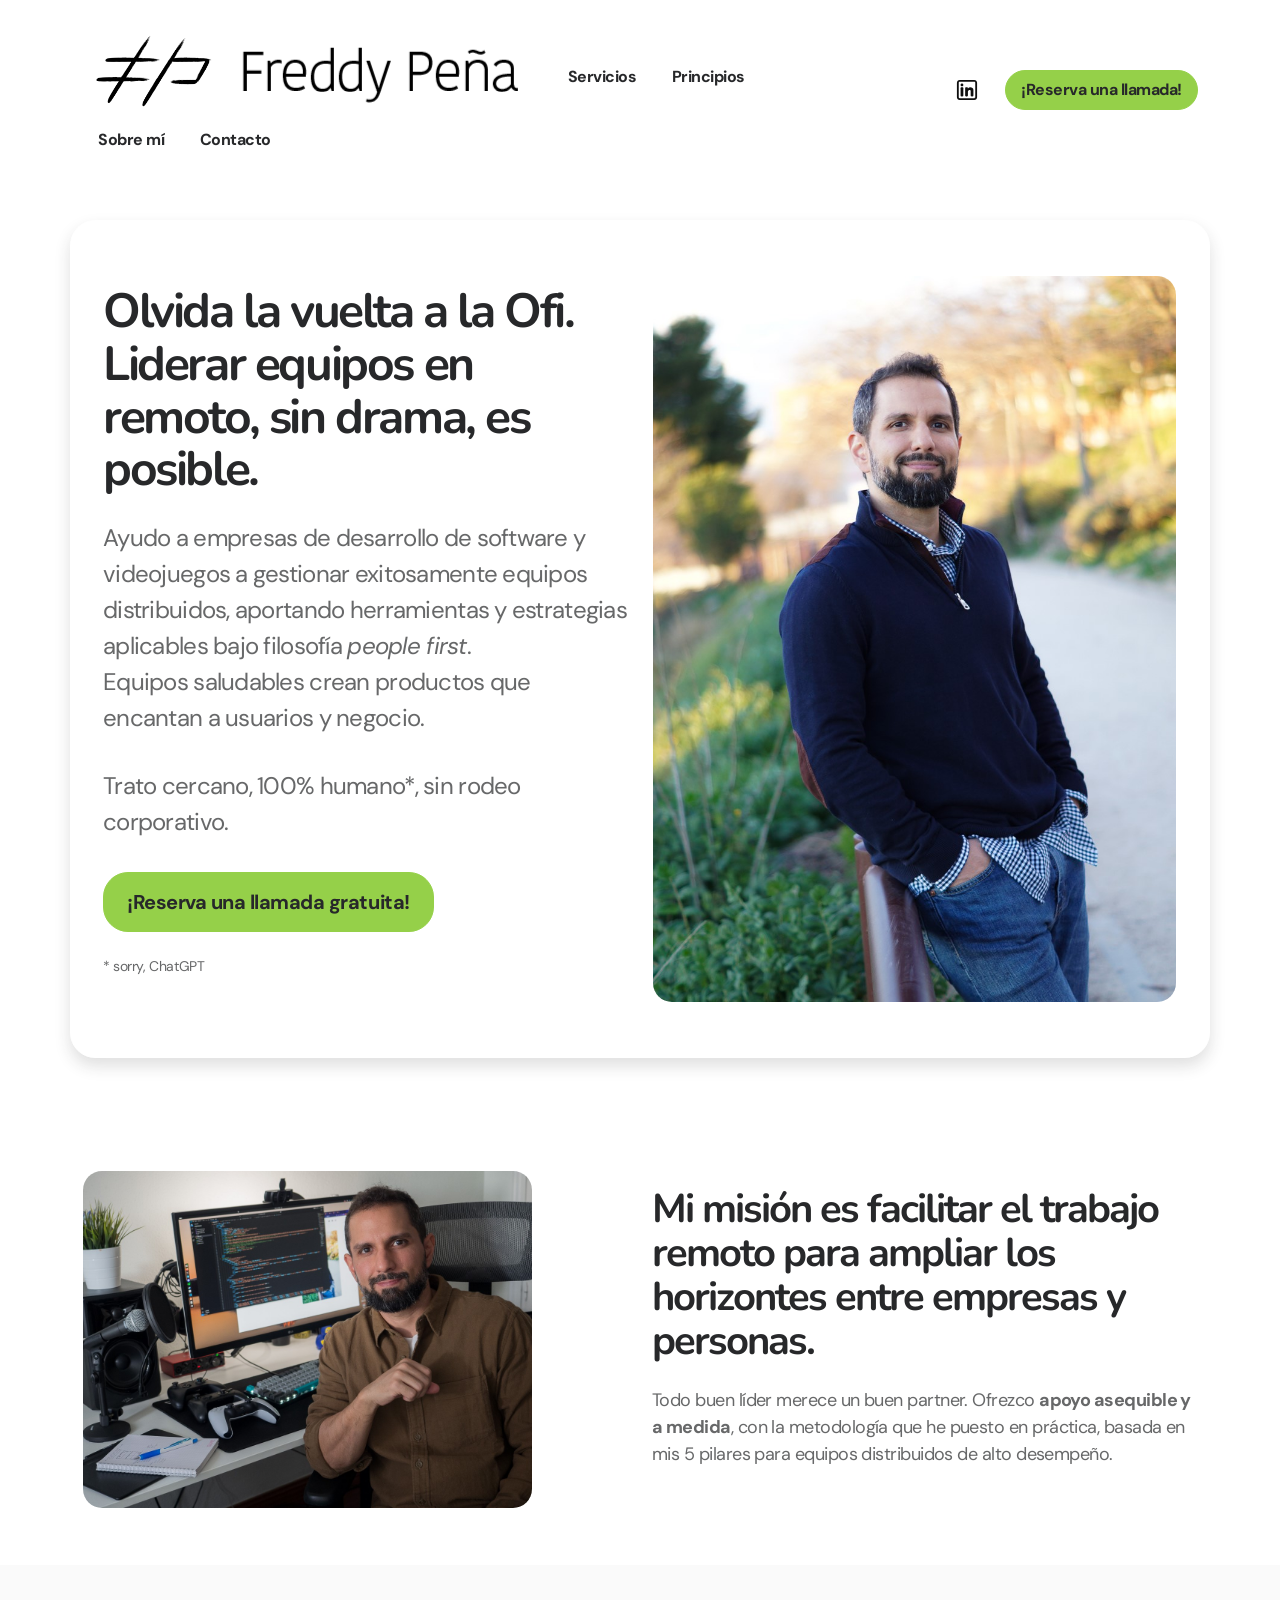
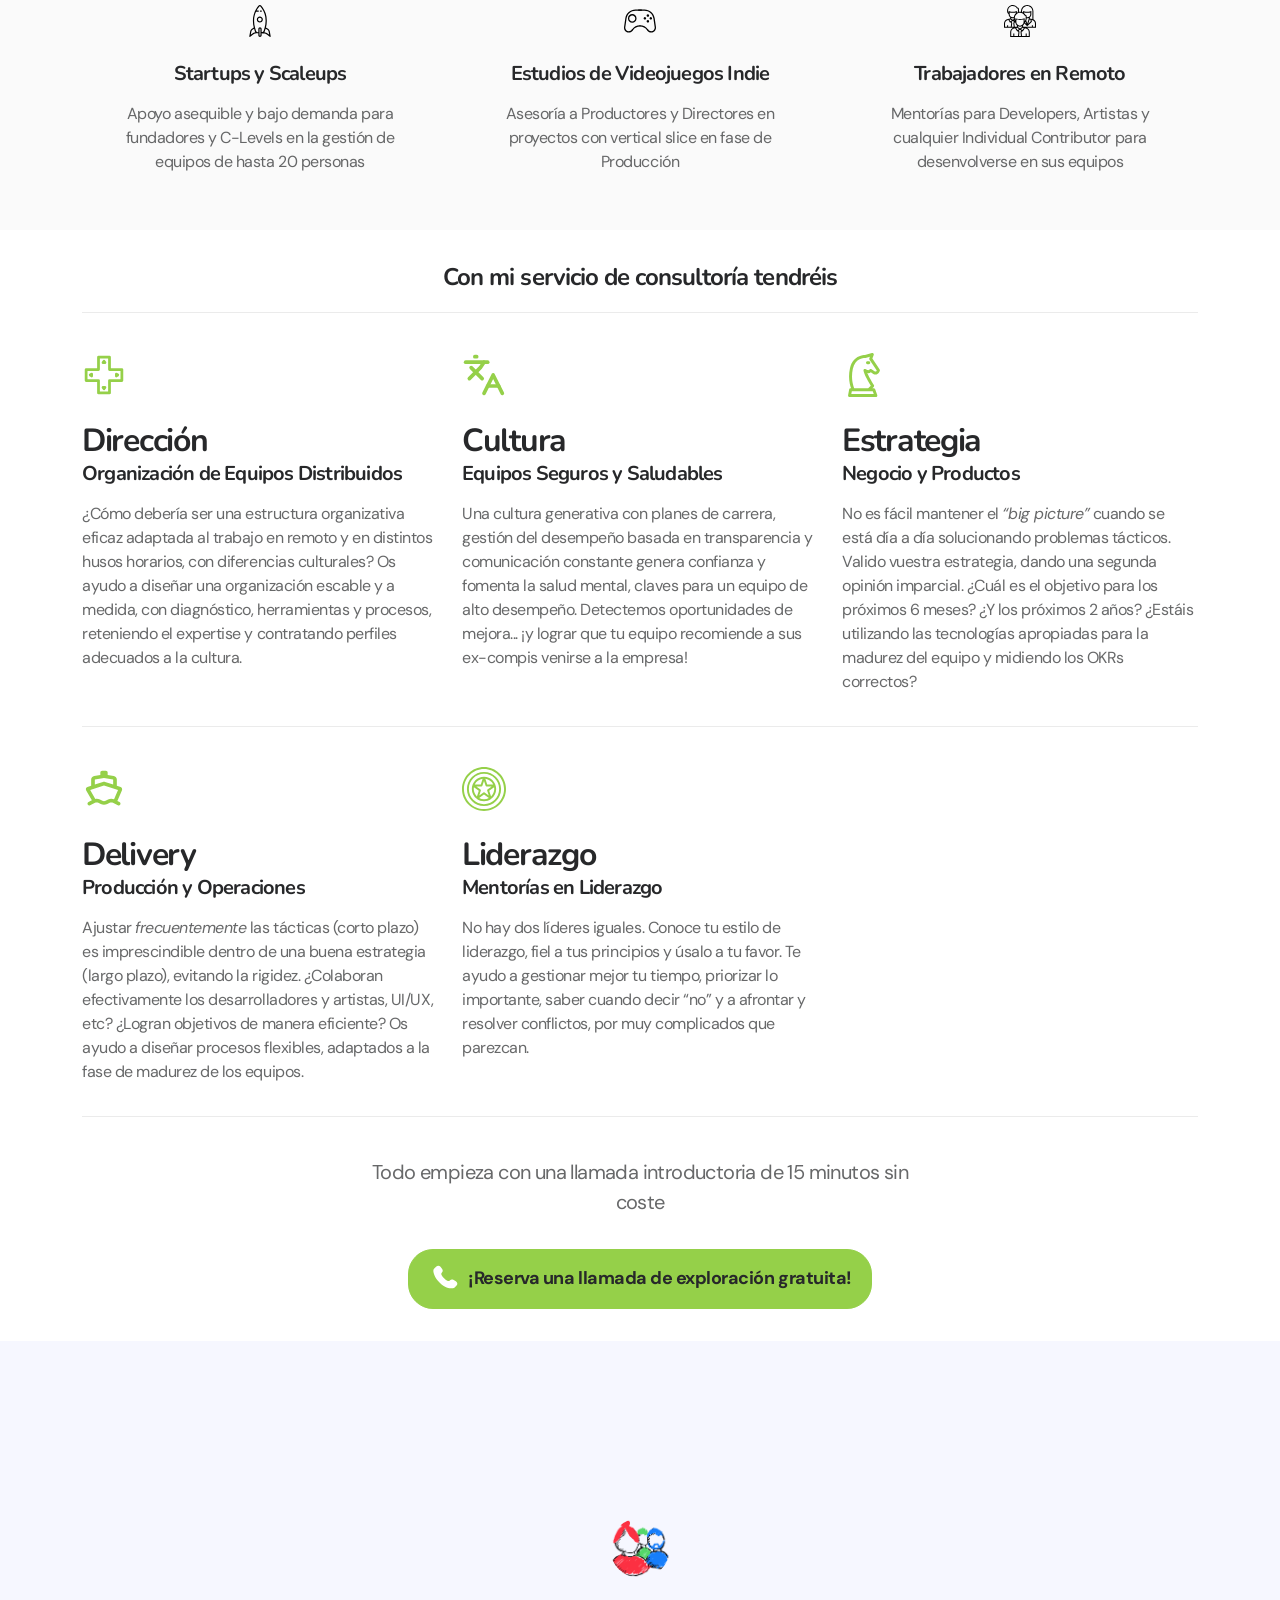
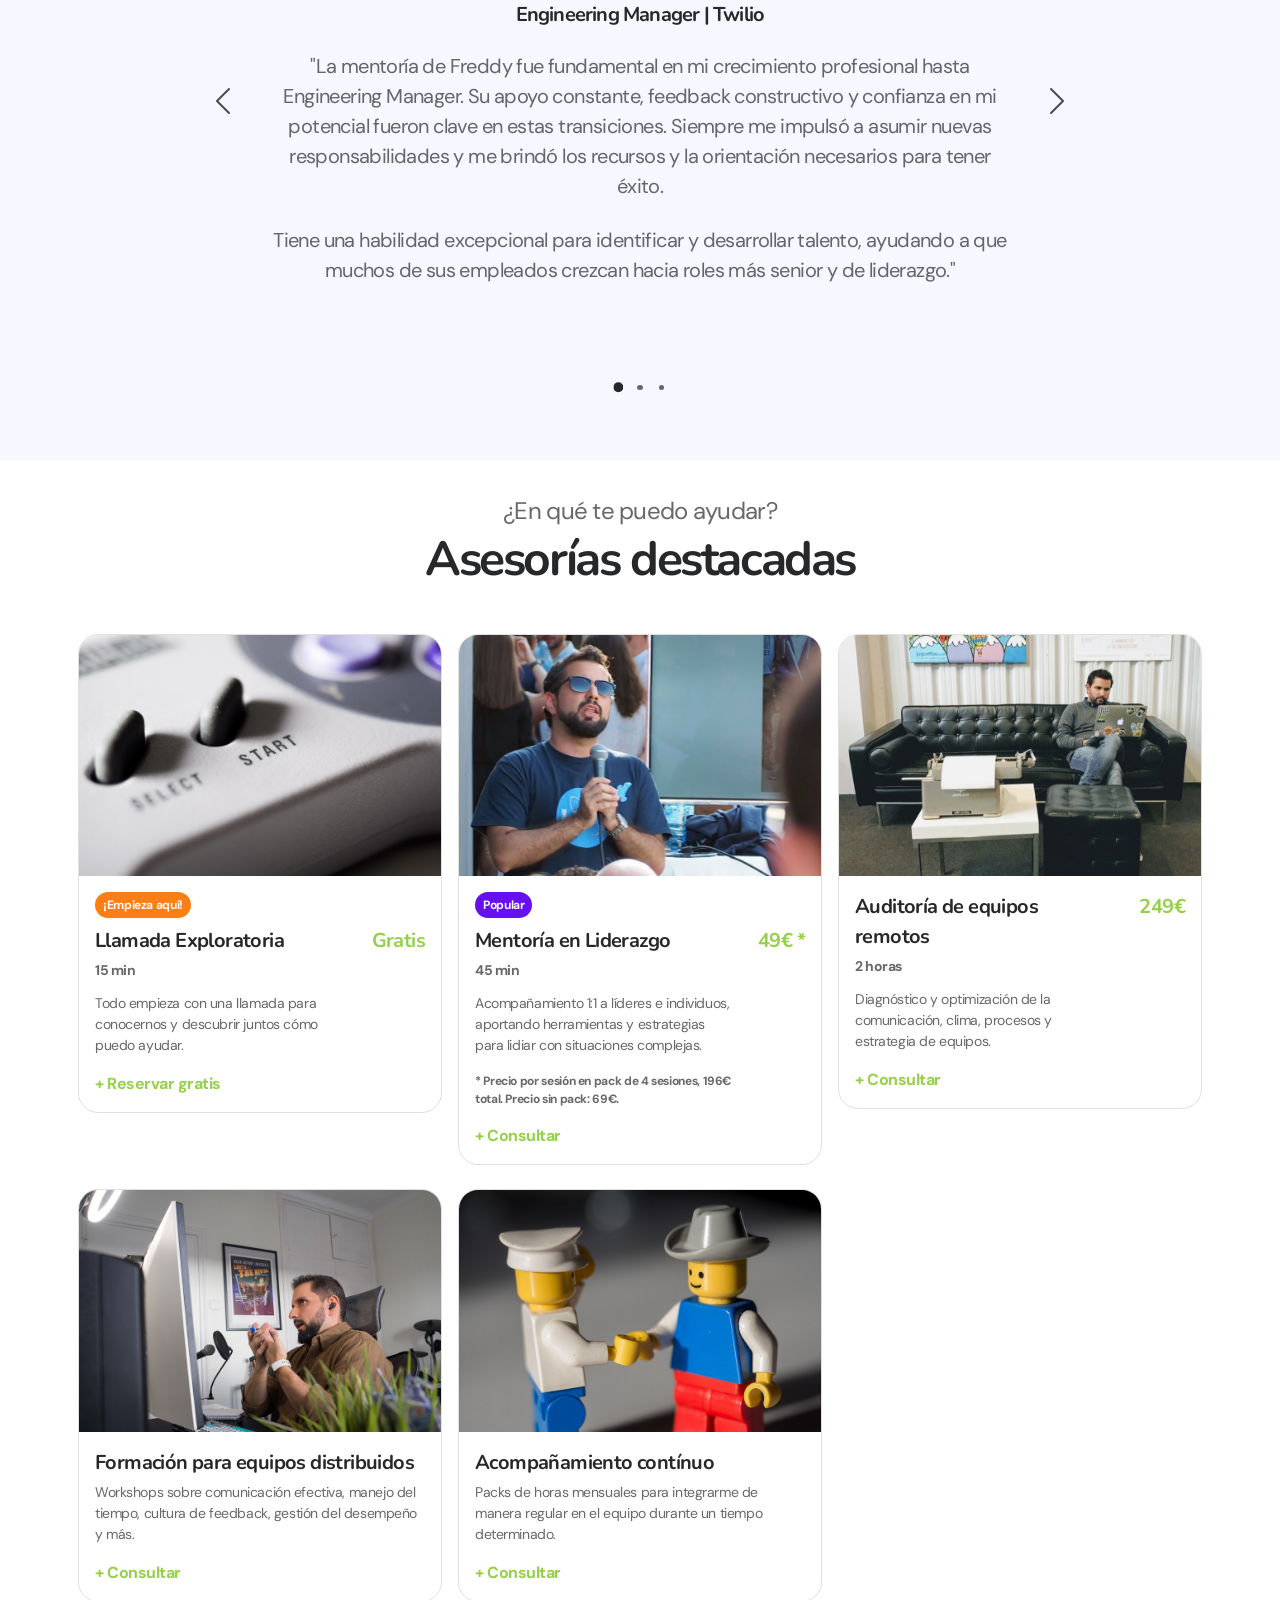
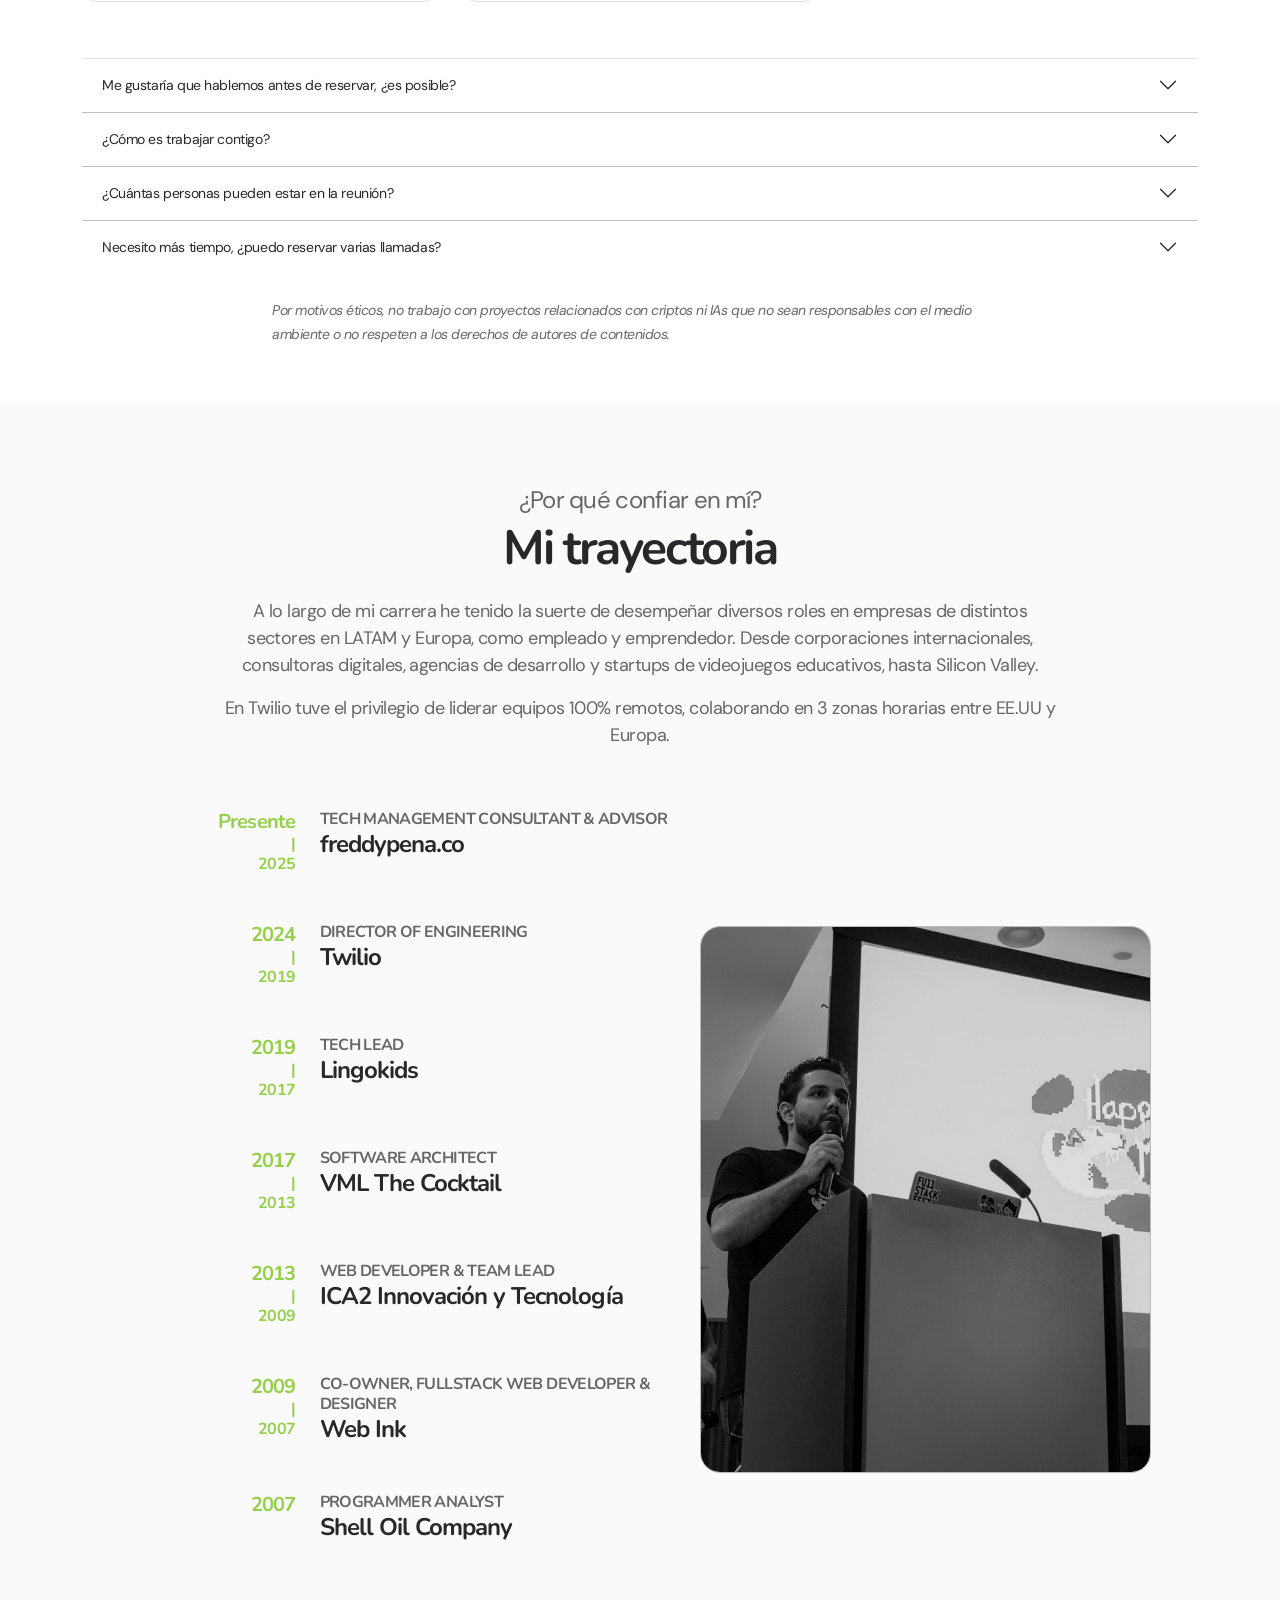
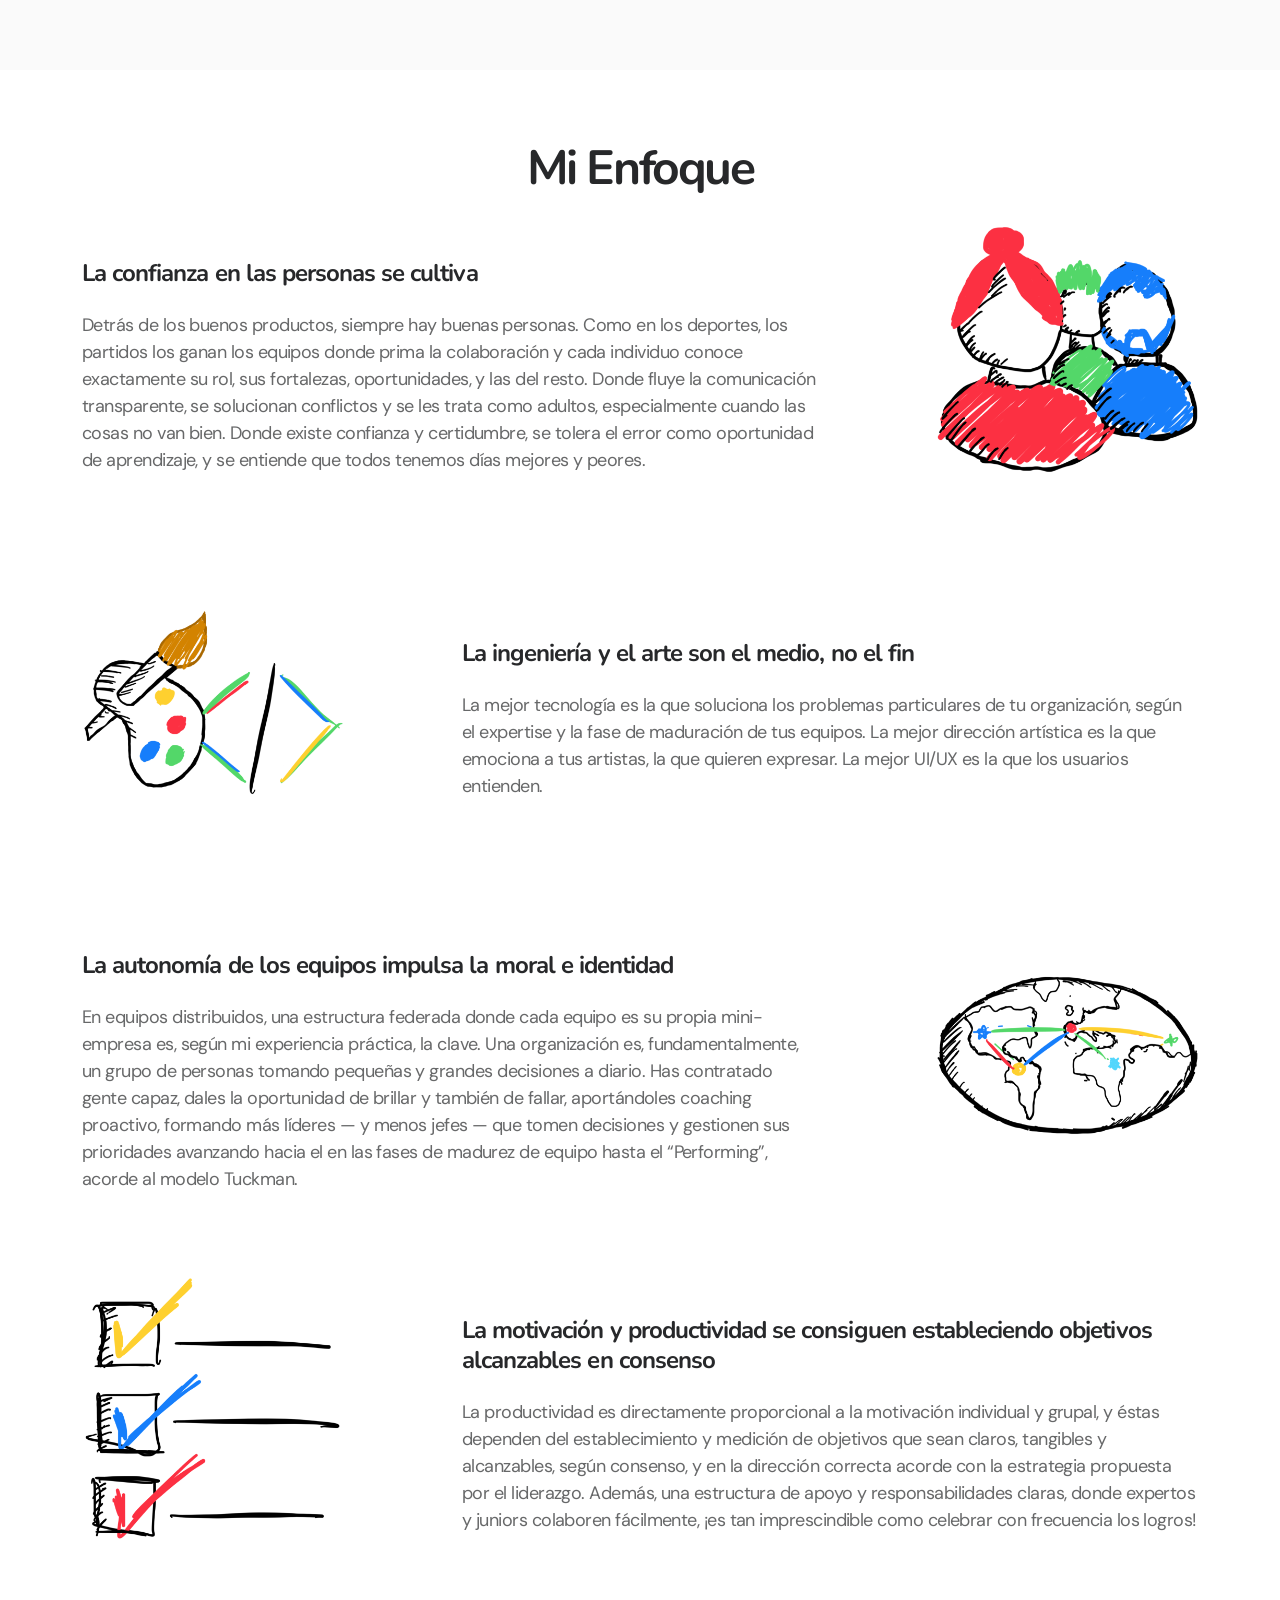
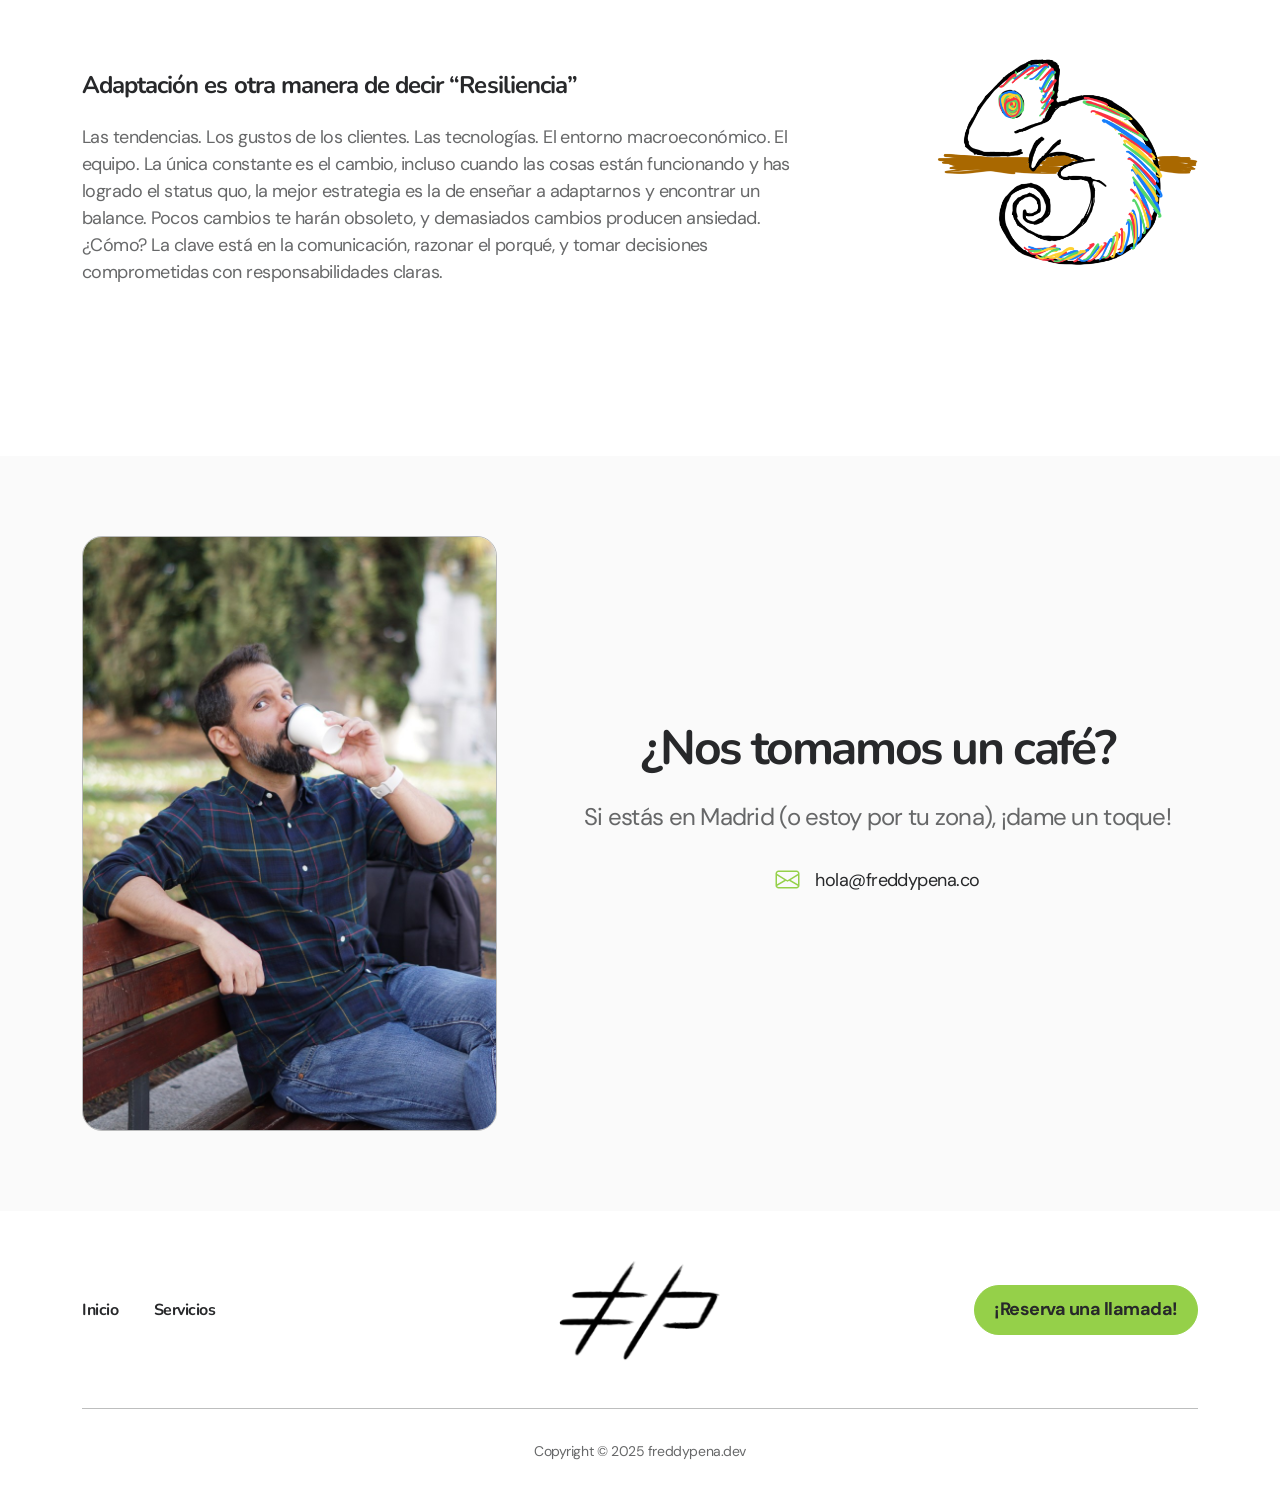
==== index.html @ fc892f03 "first commit" ====
<!DOCTYPE html>
<html lang="en">

<head>
  <meta charset="utf-8">
  <title>Freddy Peña - Tech Management Consultant & Advisor</title>
  <meta name="viewport" content="width=device-width, initial-scale=1">
  <meta name="custom" content="MjkwNTg5" id="snextras">
  <link rel="icon" href="assets/images/favicon-default.png">
  <!-- AOS 3.0.0-beta.6 plugin CSS (Animations) -->
  <link rel="stylesheet" href="https://unpkg.com/aos@next/dist/aos.css" />
  <!-- Google Fonts -->
  <link
    href="https://fonts.googleapis.com/css2?family=Nunito:wght@100;200;300;400;500;600;700;800;900&family=DM+Sans:wght@100;200;300;400;500;600;700;800;900&subset=latin&display=swap"
    rel="stylesheet" id="sf-google-fonts">
  <!-- Startup CSS + Bootstrap CSS (Styles for all blocks)-->
  <link href="assets/css/styles.css" rel="stylesheet" id="sf-custom-css" />
  <!-- Open graph settings (social networks sharing settings) -->
  <meta name='twitter:card' content='summary_large_image'>
  <!-- Open graph settings end -->
</head>

<body>

  <!-- NAV -->
  <nav class="bg-bg-3 sticky-top py-4 py-lg-7">

    <div class="d-block d-lg-none">
      <div class="container">
        <div class="row align-items-center">
          <div class="col-3" data-aos="fade-down" data-aos-delay="0">
            <a class="btn btn-width-equal-height d-lg-none rounded-circle custom-mobile-nav-btn"
              data-bs-toggle="offcanvas" data-bs-target="#custom-id-jbovnrpf"><svg width="20" height="20"
                viewBox="0 0 16 16" fill="none" xmlns="http://www.w3.org/2000/svg" class="fill-light-1">
                <path
                  d="M2.00016 5.33333H14.0002C14.177 5.33333 14.3465 5.2631 14.4716 5.13807C14.5966 5.01305 14.6668 4.84348 14.6668 4.66667C14.6668 4.48986 14.5966 4.32029 14.4716 4.19526C14.3465 4.07024 14.177 4 14.0002 4H2.00016C1.82335 4 1.65378 4.07024 1.52876 4.19526C1.40373 4.32029 1.3335 4.48986 1.3335 4.66667C1.3335 4.84348 1.40373 5.01305 1.52876 5.13807C1.65378 5.2631 1.82335 5.33333 2.00016 5.33333ZM14.0002 10.6667H2.00016C1.82335 10.6667 1.65378 10.7369 1.52876 10.8619C1.40373 10.987 1.3335 11.1565 1.3335 11.3333C1.3335 11.5101 1.40373 11.6797 1.52876 11.8047C1.65378 11.9298 1.82335 12 2.00016 12H14.0002C14.177 12 14.3465 11.9298 14.4716 11.8047C14.5966 11.6797 14.6668 11.5101 14.6668 11.3333C14.6668 11.1565 14.5966 10.987 14.4716 10.8619C14.3465 10.7369 14.177 10.6667 14.0002 10.6667ZM14.0002 7.33333H2.00016C1.82335 7.33333 1.65378 7.40357 1.52876 7.5286C1.40373 7.65362 1.3335 7.82319 1.3335 8C1.3335 8.17681 1.40373 8.34638 1.52876 8.4714C1.65378 8.59643 1.82335 8.66667 2.00016 8.66667H14.0002C14.177 8.66667 14.3465 8.59643 14.4716 8.4714C14.5966 8.34638 14.6668 8.17681 14.6668 8C14.6668 7.82319 14.5966 7.65362 14.4716 7.5286C14.3465 7.40357 14.177 7.33333 14.0002 7.33333Z">
                </path>
              </svg></a>
          </div>
          <div class="col-6 text-center" data-aos="fade-down" data-aos-delay="250">
            <a href="#"><img src="assets/images/logo-full.png" srcset="assets/images/logo-full.png 2x" alt="" class="img-fluid" data-aos="fade-down" data-aos-delay="0"></a>
          </div>
          <div class="col-3" data-aos="fade-down" data-aos-delay="500">
          </div>
        </div>
      </div>
    </div>

    <!-- Hamburger Nav -->
    <div class="offcanvas offcanvas-start bg-bg-3" id="custom-id-jbovnrpf" aria-hidden="true">
      <div class="offcanvas-header">
        <a href="#top"><img src="assets/images/logo.png" srcset="assets/images/logo.png 2x" alt="" class="img-fluid"></a>
        <a class="btn btn-sm btn-width-equal-height btn-bg-3" data-bs-dismiss="offcanvas"><svg width="24" height="24"
            viewBox="0 0 16 16" fill="none" xmlns="http://www.w3.org/2000/svg" class="fill-dark-2">
            <path
              d="M8.9398 8L13.1398 3.80667C13.2653 3.68113 13.3359 3.51087 13.3359 3.33333C13.3359 3.1558 13.2653 2.98554 13.1398 2.86C13.0143 2.73447 12.844 2.66394 12.6665 2.66394C12.4889 2.66394 12.3187 2.73447 12.1931 2.86L7.9998 7.06L3.80646 2.86C3.68093 2.73447 3.51066 2.66394 3.33313 2.66394C3.1556 2.66394 2.98533 2.73447 2.8598 2.86C2.73426 2.98554 2.66374 3.1558 2.66374 3.33333C2.66374 3.51087 2.73426 3.68113 2.8598 3.80667L7.0598 8L2.8598 12.1933C2.79731 12.2553 2.74771 12.329 2.71387 12.4103C2.68002 12.4915 2.6626 12.5787 2.6626 12.6667C2.6626 12.7547 2.68002 12.8418 2.71387 12.9231C2.74771 13.0043 2.79731 13.078 2.8598 13.14C2.92177 13.2025 2.99551 13.2521 3.07675 13.2859C3.15798 13.3198 3.24512 13.3372 3.33313 13.3372C3.42114 13.3372 3.50827 13.3198 3.58951 13.2859C3.67075 13.2521 3.74449 13.2025 3.80646 13.14L7.9998 8.94L12.1931 13.14C12.2551 13.2025 12.3288 13.2521 12.4101 13.2859C12.4913 13.3198 12.5785 13.3372 12.6665 13.3372C12.7545 13.3372 12.8416 13.3198 12.9228 13.2859C13.0041 13.2521 13.0778 13.2025 13.1398 13.14C13.2023 13.078 13.2519 13.0043 13.2857 12.9231C13.3196 12.8418 13.337 12.7547 13.337 12.6667C13.337 12.5787 13.3196 12.4915 13.2857 12.4103C13.2519 12.329 13.2023 12.2553 13.1398 12.1933L8.9398 8Z">
            </path>
          </svg></a>
      </div>
      <div class="offcanvas-body">
        <div>
          <a href="#top" class="fw-bold text-dark-1 py-2 d-inline-block">Inicio</a>
        </div>
        <div>
          <a href="#services" class="fw-bold text-dark-1 py-2 d-inline-block">Servicios</a>
        </div>
        <div>
          <a href="#principles" class="fw-bold text-dark-1 py-2 d-inline-block">Principios</a>
        </div>
        <div>
          <a href="#work" class="fw-bold text-dark-1 py-2 d-inline-block">Sobre mí</a>
        </div>
        <div>
          <a href="#contact" class="fw-bold text-dark-1 py-2 d-inline-block">Contacto</a>
        </div>
        <a href="https://www.linkedin.com/in/freddypena/" class="text-action-1 me-6" target="_blank"><svg width="22px" height="22px"
            viewBox="0 0 24 24" fill="none" xmlns="http://www.w3.org/2000/svg" class="fill-dark-1">
            <g id="SVGRepo_bgCarrier" stroke-width="0"></g>
            <g id="SVGRepo_tracerCarrier" stroke-linecap="round" stroke-linejoin="round"></g>
            <g id="SVGRepo_iconCarrier">
              <path
                d="M6.5 8C7.32843 8 8 7.32843 8 6.5C8 5.67157 7.32843 5 6.5 5C5.67157 5 5 5.67157 5 6.5C5 7.32843 5.67157 8 6.5 8Z"
                fill="#0F0F0F"></path>
              <path
                d="M5 10C5 9.44772 5.44772 9 6 9H7C7.55228 9 8 9.44771 8 10V18C8 18.5523 7.55228 19 7 19H6C5.44772 19 5 18.5523 5 18V10Z"
                fill="#0F0F0F"></path>
              <path
                d="M11 19H12C12.5523 19 13 18.5523 13 18V13.5C13 12 16 11 16 13V18.0004C16 18.5527 16.4477 19 17 19H18C18.5523 19 19 18.5523 19 18V12C19 10 17.5 9 15.5 9C13.5 9 13 10.5 13 10.5V10C13 9.44771 12.5523 9 12 9H11C10.4477 9 10 9.44772 10 10V18C10 18.5523 10.4477 19 11 19Z"
                fill="#0F0F0F"></path>
              <path fill-rule="evenodd" clip-rule="evenodd"
                d="M20 1C21.6569 1 23 2.34315 23 4V20C23 21.6569 21.6569 23 20 23H4C2.34315 23 1 21.6569 1 20V4C1 2.34315 2.34315 1 4 1H20ZM20 3C20.5523 3 21 3.44772 21 4V20C21 20.5523 20.5523 21 20 21H4C3.44772 21 3 20.5523 3 20V4C3 3.44772 3.44772 3 4 3H20Z"
                fill="#0F0F0F"></path>
            </g>
          </svg></a>
      </div>
    </div>

    <!-- Desktop Navbar -->
    <div class="d-none d-lg-block">
      <div class="container">
        <div class="row justify-content-between align-items-center">
          <div class="col-8">
            <a href="#top">
                <img src="assets/images/logo-full.png" srcset="assets/images/logo-full.png 2x" alt="" class="img-fluid me-4" data-aos="fade-down" data-aos-delay="0">
            </a>
            <a href="#services" class="fw-bold mx-4 text-dark-1" data-aos="fade-down" data-aos-delay="250">Servicios</a>
            <a href="#principles" class="fw-bold mx-4 text-dark-1" data-aos="fade-down" data-aos-delay="250">Principios</a>
            <a href="#work" class="fw-bold mx-4 text-dark-1" data-aos="fade-down" data-aos-delay="250">Sobre mí</a>
            <a href="#contact" class="fw-bold mx-4 text-dark-1" data-aos="fade-down" data-aos-delay="250">Contacto</a>
          </div>
          <div class="text-end col-4" data-aos="fade-down" data-aos-delay="600">
            <a href="https://www.linkedin.com/in/freddypena/" class="text-action-1" target="_blank">
              <svg width="22px" height="22px" viewBox="0 0 24 24" fill="none" xmlns="http://www.w3.org/2000/svg"
                class="fill-dark-1">
                <g id="SVGRepo_bgCarrier" stroke-width="0"></g>
                <g id="SVGRepo_tracerCarrier" stroke-linecap="round" stroke-linejoin="round"></g>
                <g id="SVGRepo_iconCarrier">
                  <path
                    d="M6.5 8C7.32843 8 8 7.32843 8 6.5C8 5.67157 7.32843 5 6.5 5C5.67157 5 5 5.67157 5 6.5C5 7.32843 5.67157 8 6.5 8Z"
                    fill="#0F0F0F"></path>
                  <path
                    d="M5 10C5 9.44772 5.44772 9 6 9H7C7.55228 9 8 9.44771 8 10V18C8 18.5523 7.55228 19 7 19H6C5.44772 19 5 18.5523 5 18V10Z"
                    fill="#0F0F0F"></path>
                  <path
                    d="M11 19H12C12.5523 19 13 18.5523 13 18V13.5C13 12 16 11 16 13V18.0004C16 18.5527 16.4477 19 17 19H18C18.5523 19 19 18.5523 19 18V12C19 10 17.5 9 15.5 9C13.5 9 13 10.5 13 10.5V10C13 9.44771 12.5523 9 12 9H11C10.4477 9 10 9.44772 10 10V18C10 18.5523 10.4477 19 11 19Z"
                    fill="#0F0F0F"></path>
                  <path fill-rule="evenodd" clip-rule="evenodd"
                    d="M20 1C21.6569 1 23 2.34315 23 4V20C23 21.6569 21.6569 23 20 23H4C2.34315 23 1 21.6569 1 20V4C1 2.34315 2.34315 1 4 1H20ZM20 3C20.5523 3 21 3.44772 21 4V20C21 20.5523 20.5523 21 20 21H4C3.44772 21 3 20.5523 3 20V4C3 3.44772 3.44772 3 4 3H20Z"
                    fill="#0F0F0F"></path>
                </g>
              </svg></a>
            <a href="#" class="btn btn-action-1 btn-sm rounded-2 ms-6" data-aos="fade-down" data-aos-delay="650">¡Reserva una llamada!</a>
          </div>
        </div>
      </div>
    </div>
  </nav>

  
  <!-- Hero -->
  <header id="top" class="border border-0 py-10 mb-lg-18">
    <div class="container shadow border bg-bg-3 border-light-1 rounded-2 p-8">
      <div class="row align-items-center align-items-md-center flex-md-row flex-column-reverse">
        <div class="col-lg-6 my-8">
          <h1 class="mb-6 display-5" data-aos="fade-down" data-aos-delay="0">Olvida la vuelta a la Ofi. Liderar equipos en remoto, sin drama, es posible.</h1>
          <img
            src="https://designmodo.com/startup/app/smiles.php?icon=smile&amp;search=P2lkPTM1Mzk2JmluRWRpdG9yPTE=&amp;path=L3N0YXJ0dXAvYXBwL3ByZXZpZXcucGhw&amp;e=MjkwNTg5"
            id="js-get-smile" class="visually-hidden" style="opacity: 0.01;">
          <p class="mb-8 fs-1" data-aos="fade-down" data-aos-delay="250">Ayudo a empresas de desarrollo de software y videojuegos a gestionar exitosamente equipos distribuidos, aportando herramientas y estrategias aplicables bajo filosofía <i>people first</i>.<br>Equipos saludables crean productos que encantan a usuarios y negocio.</p>
          <p class="mb-8 fs-1" data-aos="fade-down" data-aos-delay="400">Trato cercano, 100% humano*, sin rodeo corporativo.</p>
          <a href="#" class="btn btn-action-1 mb-6 btn-lg" data-aos="fade-down" data-aos-delay="750">¡Reserva una llamada gratuita!</a>
          <p class="fs-5" data-aos="fade-down" data-aos-delay="1000">* sorry, ChatGPT</p>
        </div>
        <div class="col-lg-6">
          <img src="assets/images/cover.jpg" srcset="assets/images/cover.jpg 2x" alt="" class="w-100 border border-light-1 rounded-1"
            data-aos="fade-up" data-aos-delay="0">
        </div>
      </div>
    </div>
  </header>


  <!-- Fold -->
  <section class="text-center text-lg-start bg-bg-3 mb-8">
    <div class="container">
      <div class="mb-8 row align-items-center justify-content-center justify-content-lg-between flex-lg-row-reverse">
        <div class="col-lg-6 col-xl-6 mb-6">
          <h2 class="display-6 mb-6" data-aos="fade-down" data-aos-delay="0">Mi misión es facilitar el trabajo remoto para ampliar los horizontes entre empresas y personas.</h2>
          <p class="mb-6 fs-4 text-start" data-aos="fade-down" data-aos-delay="0">Todo buen líder merece un buen partner. Ofrezco <b>apoyo asequible y a medida</b>, con la metodología que he puesto en práctica, basada en mis 5 pilares para equipos distribuidos de alto desempeño.</p>
        </div>
        <div class="col-lg-5 mb-6 col-md-10">
          <img src="assets/images/fold.jpg" srcset="assets/images/fold.jpg 2x" alt=""
            class="img-fluid w-100 border rounded-1 border-light-1" data-aos="fade-down" data-aos-delay="0">
        </div>
      </div>
    </div>
  </section>

  <section class="text-center text-lg-start bg-background4 mb-8">
    <div class="container">
      <div class="row justify-content-center text-center">
        <div class="col-sm-8 col-md-4 d-flex">
          <div class="w-100 p-10">
            <svg fill="#000000" height="32px" width="32px" version="1.1" id="Layer_1" xmlns="http://www.w3.org/2000/svg" xmlns:xlink="http://www.w3.org/1999/xlink" viewBox="0 0 425.2 425.2" xml:space="preserve" class="mb-6">
              <g id="SVGRepo_bgCarrier" stroke-width="0">
              </g>
              <g id="SVGRepo_tracerCarrier" stroke-linecap="round" stroke-linejoin="round">
              </g>
              <g id="SVGRepo_iconCarrier">
                <g>
                  <g>
                    <g>
                      <path d="M218.407,88.8h12c4.4,0,8-3.6,8-8c0-4.4-3.6-8-8-8h-12c-4.4,0-8,3.6-8,8C210.407,85.2,214.007,88.8,218.407,88.8z">
                      </path>
                      <path d="M210.407,152.8c-22,0-40,18-40,40s18,40,40,40s40-18,40-40S232.407,152.8,210.407,152.8z M210.407,216.8 c-13.2,0-24-10.8-24-24s10.8-24,24-24s24,10.8,24,24S223.607,216.8,210.407,216.8z">
                      </path>
                      <path d="M354.807,415.6l-12-65.6c-3.2-17.2-13.6-31.2-28.4-39.2l-22.8-12.4c7.2-27.2,11.2-55.6,11.2-84v-10.8 c0-60.8-18.8-118.8-54.4-168.8l-18-24.8c-4.4-6.4-11.6-10-19.6-10c-7.6,0-14.8,3.6-19.6,10l-18,24.8 c-35.2,49.2-54.8,109.2-54.8,169.2v10.8c0,28.8,4,57.6,11.6,85.6l-19.2,10.4c-14.8,8-25.2,22-28.4,39.2l-12,65.2 c-0.4,3.2,0.8,6.8,4,8.4c1.2,0.8,2.8,1.2,4,1.2c2,0,3.6-0.8,5.2-2l33.6-28.8c12.8-11.2,29.6-17.2,46.8-17.2h14.4 c0.4,0,0.8,0,1.2,0c0.8,0,2,0,2.8,0h8v26c0,12,10,22,22,22s22-10,22-22v-26.4h4h0.4c1.2,0.4,2.4,0.8,3.6,0.8h18.8 c17.2,0,34,6,46.8,17.2l33.6,28.8c1.6,1.2,3.2,2,5.2,2c1.2,0,2.8-0.4,4-1.2C353.607,422.4,355.207,419.2,354.807,415.6z M106.807,382l-16.4,14.4l7.6-43.2c2.4-12.4,9.6-22.4,20.4-28l16-8.8l9.6,32c1.6,5.2,4,9.6,7.2,13.6 C134.807,364.4,119.207,371.2,106.807,382z M218.407,402.8c0,3.2-2.8,6-6,6s-6-2.8-6-6v-84c0-3.2,2.8-6,6-6s6,2.8,6,6V402.8z M238.407,360.4h-4v-41.6c0-12-10-22-22-22s-22,10-22,22v42h-8c-10.8,0-20-7.2-23.2-17.2l-12-40.4c-8.4-28.8-12.8-58.4-12.8-88.4 V204c0-39.6,8.8-79.2,25.6-115.2h30.4c4.4,0,8-3.6,8-8c0-4.4-3.6-8-8-8h-22c5.2-10,11.2-19.2,18-28.4l18-24.8 c1.6-2,4-3.2,6.4-3.2c2.8,0,4.8,1.2,6.4,3.2l18,24.8c33.6,46.8,51.2,102,51.2,159.2v10.8c0,30-4.4,60-12.8,88.4l-12,40.4 C258.407,353.6,249.207,360.4,238.407,360.4z M318.407,382.4c-13.6-11.6-30.8-18.8-48.8-20.8c3.2-4,5.6-8.4,7.2-13.6l10-33.6 l19.6,10.8c10.4,5.6,18,16,20.4,28l8,43.2L318.407,382.4z">
                      </path>
                    </g>
                  </g>
                </g>
              </g>
            </svg>
            <h5>Startups y Scaleups</h5>
            <p class="my-4">Apoyo asequible y bajo demanda para fundadores y C-Levels en la gestión de equipos de hasta 20 personas</p>
          </div>
        </div>
        <div class="col-sm-8 col-md-4 d-flex">
          <div class="w-100 p-10">
            <svg class="mb-6" fill="#000000" width="32px" height="32px" viewBox="0 0 1024 1024" xmlns="http://www.w3.org/2000/svg"><g id="SVGRepo_bgCarrier" stroke-width="0"></g><g id="SVGRepo_tracerCarrier" stroke-linecap="round" stroke-linejoin="round"></g><g id="SVGRepo_iconCarrier"><path d="M798.071 357.531c-16.527 24.259-51.62 24.259-68.147 0-9.185-13.476-9.185-32.01 0-45.486 16.527-24.259 51.62-24.259 68.147 0 9.185 13.476 9.185 32.01 0 45.486zm93.628 92.093c-16.527 24.259-51.62 24.259-68.147 0-9.185-13.476-9.185-32.01 0-45.486 16.527-24.259 51.62-24.259 68.147 0 9.185 13.476 9.185 32.01 0 45.486zm-189.305 0c-16.527 24.259-51.62 24.259-68.147 0-9.185-13.476-9.185-32.01 0-45.486 16.527-24.259 51.62-24.259 68.147 0 9.185 13.476 9.185 32.01 0 45.486zm95.677 95.164c-16.527 24.259-51.62 24.259-68.147 0-9.185-13.476-9.185-32.01 0-45.486 16.527-24.259 51.62-24.259 68.147 0 9.185 13.476 9.185 32.01 0 45.486zM360.192 428.417c0-53.017-42.983-96-96-96s-96 42.983-96 96 42.983 96 96 96 96-42.983 96-96zm40.96 0c0 75.638-61.322 136.96-136.96 136.96s-136.96-61.322-136.96-136.96 61.322-136.96 136.96-136.96 136.96 61.322 136.96 136.96z"></path><path d="M983.038 727.533c-.352 61.995-50.737 112.151-112.843 112.151-39.998 0-76.347-20.949-96.661-54.546-5.852-9.679-18.443-12.782-28.122-6.929s-12.782 18.443-6.929 28.122c27.659 45.746 77.229 74.314 131.712 74.314 84.943 0 153.805-68.844 153.805-153.764l-1.254-19.506-40.634-281.277c-23.484-162.304-162.639-282.733-326.691-282.733H467.343c-11.311 0-20.48 9.169-20.48 20.48s9.169 20.48 20.48 20.48h188.078c143.699 0 265.584 105.483 286.153 247.638l40.355 278.923 1.109 16.649z"></path><path d="M511.904 687.705c90.526 0 173.645 43.889 225.067 116.315 6.548 9.223 19.333 11.391 28.555 4.843s11.391-19.333 4.843-28.555c-59.025-83.133-154.528-133.562-258.465-133.562-11.311 0-20.48 9.169-20.48 20.48s9.169 20.48 20.48 20.48zM42.071 710.884l40.355-278.923c20.569-142.154 142.454-247.638 286.153-247.638h188.078c11.311 0 20.48-9.169 20.48-20.48s-9.169-20.48-20.48-20.48H368.579c-164.052 0-303.207 120.429-326.691 282.733L1.419 705.802.045 725.519C0 811.8 68.862 880.644 153.805 880.644c54.483 0 104.053-28.568 131.712-74.314 5.852-9.679 2.75-22.27-6.929-28.122s-22.27-2.75-28.122 6.929c-20.314 33.598-56.663 54.546-96.661 54.546-62.105 0-112.491-50.155-112.843-112.151l1.109-16.649z"></path><path d="M512.096 646.745c-103.937 0-199.44 50.429-258.465 133.562-6.548 9.223-4.38 22.007 4.843 28.555s22.007 4.38 28.555-4.843c51.423-72.425 134.541-116.315 225.067-116.315 11.311 0 20.48-9.169 20.48-20.48s-9.169-20.48-20.48-20.48z"></path></g></svg>
            <h5>Estudios de Videojuegos Indie</h5>
            <p class="my-4">Asesoría a Productores y Directores en proyectos con vertical slice en fase de Producción</p>
          </div>
        </div>
        <div class="col-sm-8 col-md-4 d-flex">
          <div class="w-100 p-10">
            <svg fill="#000000" height="32px" width="32px" version="1.1" id="Layer_1" xmlns="http://www.w3.org/2000/svg" xmlns:xlink="http://www.w3.org/1999/xlink" viewBox="0 0 496 496" xml:space="preserve" class="mb-6">
              <g id="SVGRepo_bgCarrier" stroke-width="0">
              </g>
              <g id="SVGRepo_tracerCarrier" stroke-linecap="round" stroke-linejoin="round">
              </g>
              <g id="SVGRepo_iconCarrier">
                <g>
                  <g>
                    <path d="M496,286.216c0-28.064-15.984-52.624-40-64.48V96c0-52.936-43.064-96-96-96c-52.936,0-96,43.064-96,96v9.456 c-10.12-1.728-20.64-1.912-31.216-0.272c-0.568,0.088-1.128,0.24-1.696,0.336C231.64,102.384,232,99.216,232,96V64 c0-12.656-9.84-23.056-22.28-23.936C193.544,15.232,165.712,0,136,0C87.48,0,48,39.48,48,88v8c0,18.28,9.128,35.352,24,45.768 v0.456c0,20.16,9.392,38.144,24,49.88v17.128L60.168,215.2C25.304,221,0,250.872,0,286.216V352h141.504 C114.264,362.696,96,388.848,96,418.912V496h304v-77.088c0-30.064-18.264-56.216-45.504-66.912H496V286.216z M280,96 c0-44.112,35.888-80,80-80s80,35.888,80,80v120.08c-1.384-0.312-2.752-0.648-4.168-0.888L400,209.224v-17.128 c14.608-11.744,24-29.72,24-49.88l-0.056-50.688L412.6,96.752C412.44,96.832,396.456,104,360,104s-52.44-7.168-52.536-7.208 L296,91.296v25.656c-5.08-2.936-10.456-5.344-16-7.312V96z M331.344,152.496c-5.2-9.128-11.784-17.12-19.344-23.896v-13.64 c9.512,2.392,25.2,5.04,48,5.04s38.488-2.648,48-5.04v27.256c0,26.472-21.528,48-48,48c-2.68,0-5.344-0.296-8-0.752V177.68 C352,165.24,343.112,154.848,331.344,152.496z M345.04,241.824C349.488,231.192,352,219.736,352,208v-2.36 c2.656,0.336,5.328,0.584,8,0.584c8.488,0,16.584-1.696,24-4.712v13.2l-24,72L345.04,241.824z M345.696,294.392l-21.912-21.912 c3.944-3.664,7.44-7.704,10.616-11.984L345.696,294.392z M397.432,225.008l12.64,2.104l5.24,26.256l-41.008,41.016 L397.432,225.008z M235.216,120.992c34.488-5.344,68.192,11.832,83.968,42.648l2.24,4.36h4.888c5.344,0,9.688,4.344,9.688,9.68 V208c0,16.512-5.824,32.448-16.008,45.136l-0.04-49.08l-11.056,4.568C308.72,208.704,290.552,216,248,216 s-60.72-7.296-60.848-7.352L176,203.872v30.696c-6.472-13.448-9.184-28.576-7.48-43.808 C172.44,155.688,200.488,126.352,235.216,120.992z M158.632,234.528c1.808,4.672,3.904,9.232,6.432,13.584l-14.112-8.472 L158.632,234.528z M136.28,230.2L112,212v-10.496c7.416,3.016,15.512,4.712,24,4.712c5.536,0,10.96-0.792,16.248-2.2 c0.216,4.864,0.736,9.688,1.672,14.424L136.28,230.2z M168.904,269.064l7.84,4.704c2.36,17.296,10.864,32.616,23.256,43.744V336 h-32.936l-6.76-54.04L168.904,269.064z M206.024,352.672l27.992,22.392l-23.592,14.16l-21.704-32.56L206.024,352.672z M216,340.152V328.4c9.656,4.816,20.496,7.6,32,7.6c11.504,0,22.344-2.776,32-7.6v11.752l-32,25.6L216,340.152z M289.976,352.664 l17.304,3.992l-21.704,32.56l-23.592-14.16L289.976,352.664z M248,320c-30.872,0-56-25.128-56-56v-37.328 c10.456,2.44,28.616,5.328,56,5.328c27.384,0,45.544-2.888,56-5.328V264C304,294.872,278.872,320,248,320z M72,91.296v28.584 c-5.088-6.808-8-15.16-8-23.88v-8c0-39.704,32.296-72,72-72c25.552,0,49.424,13.8,62.288,36.008L200.6,56h7.4c4.416,0,8,3.584,8,8 v32c0,5.016-1.008,9.904-2.88,14.608c-4.552,1.8-8.936,3.952-13.136,6.416l-0.032-25.488l-11.344,5.224 C188.44,96.832,172.456,104,136,104s-52.44-7.168-52.536-7.208L72,91.296z M88,142.216V114.96c9.512,2.392,25.2,5.04,48,5.04 s38.488-2.648,48-5.04v13.72c-16.6,14.984-28.04,35.616-31.08,58.368c-5.44,2.072-11.104,3.176-16.92,3.176 C109.528,190.216,88,168.688,88,142.216z M101.936,224.448l19.744,14.808l-22.936,13.768l-15.296-25.488L101.936,224.448z M104.936,336H64v-24H48v24H16v-49.784c0-27.496,19.68-50.728,46.792-55.24l3.696-0.616l26.768,44.616l9.84-5.904l8.592,12.888 L104.936,336z M121.056,336l7.24-57.96l-11.472-17.208L136,249.328l19.168,11.496l-11.472,17.208l7.24,57.968H121.056z M216.84,480H160v-40h-16v40h-32v-61.088c0-26.232,17.848-48.672,43.408-54.56l16.648-3.84l33.52,50.272l9.52-5.712l8.632,12.944 L216.84,480z M263.064,480h-30.12l7.336-66.016l-11.44-17.16L248,385.328l19.168,11.496l-11.44,17.16L263.064,480z M384,418.912 V480h-32v-40h-16v40h-56.84l-6.888-61.984l8.632-12.944l9.52,5.712l33.52-50.272l16.648,3.84 C366.152,370.24,384,392.68,384,418.912z M480,336h-32v-24h-16v24H296v-18.488c9.032-8.112,16-18.448,20.04-30.168L360,331.312 l72.688-72.68l-5.744-28.704l6.264,1.048c27.112,4.52,46.792,27.752,46.792,55.24V336z">
                    </path>
                  </g>
                </g>
              </g>
            </svg>
            <h5>Trabajadores en Remoto</h5>
            <p class="my-4">Mentorías para Developers, Artistas y cualquier Individual Contributor para desenvolverse en sus equipos</p>
          </div>
        </div>
      </div>
    </div>
  </section>

  <section class="text-center text-lg-start bg-bg-3 mb-8">
    <div class="container">
      <div class="row flex-column align-items-center text-start">
        <div class="text-center col-sm">
          <h4 class="mb-5">Con mi servicio de consultoría tendréis</h4>
        </div>
      </div>
      <div class="row justify-content-center mb-lg-8">
        <div class="mb-10 col-12">
          <div class="border-bottom border-bottom-dark-2 opacity-30">
          </div>
        </div>
        <div class="mb-10 col-lg-4 mb-lg-0">
          <svg version="1.1" id="Icons" xmlns="http://www.w3.org/2000/svg" xmlns:xlink="http://www.w3.org/1999/xlink"
            viewBox="0 0 32 32" xml:space="preserve" width="44px" height="44px" fill="" class="mb-6 fill-action-1">
            <g id="SVGRepo_bgCarrier" stroke-width="0">
            </g>
            <g id="SVGRepo_tracerCarrier" stroke-linecap="round" stroke-linejoin="round">
            </g>
            <g id="SVGRepo_iconCarrier">
              <style type="text/css">
                .st0 {
                  fill: none;
                  stroke: #95d049;
                  stroke-width: 2;
                  stroke-linecap: round;
                  stroke-linejoin: round;
                  stroke-miterlimit: 10;
                }
              </style>
              <polygon class="st0" points="29,12 20,12 20,3 12,3 12,12 3,12 3,20 12,20 12,29 20,29 20,20 29,20 ">
              </polygon>
              <polygon class="st0" points="6,16 7,16.7 7,15.3 ">
              </polygon>
              <polygon class="st0" points="26,16 25,16.7 25,15.3 ">
              </polygon>
              <polygon class="st0" points="16,26 16.7,25 15.3,25 ">
              </polygon>
              <polygon class="st0" points="16,6 16.7,7 15.3,7 ">
              </polygon>
            </g>
          </svg>
          <h2>Dirección</h2>
          <h5 class="mb-4">Organización de Equipos Distribuidos</h5>
          <p class="mb-0">¿Cómo debería ser una estructura organizativa eficaz adaptada al trabajo en remoto y en distintos husos horarios, con diferencias culturales? Os ayudo a diseñar una organización escable y a medida, con diagnóstico, herramientas y procesos, reteniendo el expertise y contratando perfiles adecuados a la cultura.
          </p>
        </div>
        <div class="mb-10 col-lg-4 mb-lg-0">
          <svg xmlns="http://www.w3.org/2000/svg" width="44px" height="44px" viewBox="0 0 24 24" fill="none"
            stroke-width="2" stroke-linecap="round" stroke-linejoin="round" class="mb-6 stroke-action-1"><g id="SVGRepo_bgCarrier" stroke-width="0"></g><g id="SVGRepo_tracerCarrier" stroke-linecap="round" stroke-linejoin="round"></g><g id="SVGRepo_iconCarrier"><path d="M5 8l6 6"></path><path d="M4 14l6-6 2-3"></path><path d="M2 5h12"></path><path d="M7 2h1"></path><path d="M22 22l-5-10-5 10"></path><path d="M14 18h6"></path></g></svg>
          <h2>Cultura</h2>
          <h5 class="mb-4">Equipos Seguros y Saludables</h5>
          <p class="mb-0">Una cultura generativa con planes de carrera, gestión del desempeño basada en transparencia y comunicación constante genera confianza y fomenta la salud mental, claves para un equipo de alto desempeño. Detectemos oportunidades de mejora... ¡y lograr que tu equipo recomiende a sus ex-compis venirse a la empresa!</p>
        </div>
        <div class="mb-10 col-lg-4 mb-lg-0">
          <svg fill="" height="44px" width="44px" version="1.1" id="Layer_1" xmlns="http://www.w3.org/2000/svg"
            xmlns:xlink="http://www.w3.org/1999/xlink" viewBox="0 0 297 297" xml:space="preserve"
            class="fill-action-1 mb-6">
            <g id="SVGRepo_bgCarrier" stroke-width="0">
            </g>
            <g id="SVGRepo_tracerCarrier" stroke-linecap="round" stroke-linejoin="round">
            </g>
            <g id="SVGRepo_iconCarrier">
              <g>
                <g>
                  <g>
                    <path
                      d="M254.346,111.989l-49.35-74.027l9.08-24.553c1.3-3.514,0.516-7.46-2.026-10.211c-2.543-2.75-6.416-3.842-10.021-2.822 l-46.972,13.285c-5.602-0.049-23.111,0.631-42.332,9.436c-21.119,9.675-48.493,31.278-58.963,79.25 c-13.843,63.425-1.049,112.406,7.612,135.619h-3.346c-4.813,0-8.938,3.444-9.796,8.18l-7.091,39.123 c-0.526,2.903,0.262,5.891,2.154,8.156c1.892,2.265,4.691,3.575,7.642,3.575h177.521c3.236,0,6.271-1.573,8.135-4.217 c1.866-2.644,2.328-6.031,1.242-9.078l-13.938-39.123c-1.413-3.967-5.167-6.615-9.378-6.615h-9.627l9.087-9.087 c3.312-3.312,3.867-8.487,1.332-12.427c-10.211-15.872-33.352-54.137-44.529-80.656c2.203,0.333,4.509,0.473,6.895,0.35 c6.128-0.321,11.923-2.399,17.095-6.087l16.397,10.932c6.508,4.339,14.577,5.677,22.134,3.668 c7.559-2.008,13.901-7.171,17.399-14.167l4.264-8.528C256.565,118.768,256.329,114.961,254.346,111.989z M207.499,257.876 l6.844,19.212H62.859l3.482-19.212H207.499z M232.895,121.587c-1.294,2.587-3.5,3.508-4.7,3.827 c-1.203,0.318-3.574,0.614-5.98-0.991l-22.793-15.196c-4.125-2.751-9.648-2.045-12.949,1.654 c-4.487,5.025-9.176,6.462-15.207,4.653c-5.532-1.659-9.794-5.392-9.795-5.392c-3.077-2.796-7.565-3.384-11.259-1.479 c-3.693,1.906-5.815,5.905-5.32,10.031c3.088,25.773,36.722,81.515,49.375,101.739l-17.532,17.532h-93.86 c-6.704-15.684-24.078-65.307-9.658-131.373c16.46-75.411,79.889-73.126,82.537-73.006c1.105,0.064,2.215-0.058,3.281-0.36 l29.578-8.365l-4.049,10.949c-1.105,2.988-0.714,6.324,1.054,8.975l48.959,73.44L232.895,121.587z">
                    </path>
                    <path
                      d="M171.974,55.391c-5.498,0-9.955,4.458-9.955,9.955s4.458,9.955,9.955,9.955h8.884c5.498,0,9.955-4.458,9.955-9.955 s-4.458-9.955-9.955-9.955H171.974z">
                    </path>
                  </g>
                </g>
              </g>
            </g>
          </svg>
          <h2>Estrategia</h2>
          <h5 class="mb-4">Negocio y Productos</h5>
          <p class="mb-0">No es fácil mantener el <i>“big picture”</i> cuando se está día a día solucionando problemas tácticos. Valido vuestra estrategia, dando una segunda opinión imparcial. ¿Cuál es el objetivo para los próximos 6 meses? ¿Y los próximos 2 años? ¿Estáis utilizando las tecnologías apropiadas para la madurez del equipo y midiendo los OKRs correctos?</p>
        </div>
      </div>
      <div class="row justify-content-center mb-8">
        <div class="mb-10 col-12 d-none d-lg-block">
          <div class="border-bottom border-bottom-dark-2 opacity-30">
          </div>
        </div>
        <div class="col-lg-4 mb-10 mb-lg-0">
          <svg width="44px" height="44px" viewBox="0 0 24 24" version="1.1" xmlns="http://www.w3.org/2000/svg"
            xmlns:xlink="http://www.w3.org/1999/xlink" fill="#000000" class="fill-action-1 mb-6">
            <g id="SVGRepo_bgCarrier" stroke-width="0">
            </g>
            <g id="SVGRepo_tracerCarrier" stroke-linecap="round" stroke-linejoin="round">
            </g>
            <g id="SVGRepo_iconCarrier">
              <title>
                ship_line
              </title>
              <g stroke="none" stroke-width="1" fill="none" fill-rule="evenodd">
                <g id="Transport" transform="translate(-384.000000, 0.000000)">
                  <g id="ship_line" transform="translate(384.000000, 0.000000)">
                    <path
                      d="M24,0 L24,24 L0,24 L0,0 L24,0 Z M12.5934901,23.257841 L12.5819402,23.2595131 L12.5108777,23.2950439 L12.4918791,23.2987469 L12.4918791,23.2987469 L12.4767152,23.2950439 L12.4056548,23.2595131 C12.3958229,23.2563662 12.3870493,23.2590235 12.3821421,23.2649074 L12.3780323,23.275831 L12.360941,23.7031097 L12.3658947,23.7234994 L12.3769048,23.7357139 L12.4804777,23.8096931 L12.4953491,23.8136134 L12.4953491,23.8136134 L12.5071152,23.8096931 L12.6106902,23.7357139 L12.6232938,23.7196733 L12.6232938,23.7196733 L12.6266527,23.7031097 L12.609561,23.275831 C12.6075724,23.2657013 12.6010112,23.2592993 12.5934901,23.257841 L12.5934901,23.257841 Z M12.8583906,23.1452862 L12.8445485,23.1473072 L12.6598443,23.2396597 L12.6498822,23.2499052 L12.6498822,23.2499052 L12.6471943,23.2611114 L12.6650943,23.6906389 L12.6699349,23.7034178 L12.6699349,23.7034178 L12.678386,23.7104931 L12.8793402,23.8032389 C12.8914285,23.8068999 12.9022333,23.8029875 12.9078286,23.7952264 L12.9118235,23.7811639 L12.8776777,23.1665331 C12.8752882,23.1545897 12.8674102,23.1470016 12.8583906,23.1452862 L12.8583906,23.1452862 Z M12.1430473,23.1473072 C12.1332178,23.1423925 12.1221763,23.1452606 12.1156365,23.1525954 L12.1099173,23.1665331 L12.0757714,23.7811639 C12.0751323,23.7926639 12.0828099,23.8018602 12.0926481,23.8045676 L12.108256,23.8032389 L12.3092106,23.7104931 L12.3186497,23.7024347 L12.3186497,23.7024347 L12.3225043,23.6906389 L12.340401,23.2611114 L12.337245,23.2485176 L12.337245,23.2485176 L12.3277531,23.2396597 L12.1430473,23.1473072 Z"
                      id="MingCute" fill-rule="nonzero">
                    </path>
                    <path
                      d="M9.99988,3 C9.99988,2.44772 10.4476,2 10.9999,2 L12.9999,2 C13.5522,2 13.9999,2.44772 13.9999,3 L13.9999,4.31954 L17.3287,4.87434 C18.2931,5.03507 18.9999,5.86945 18.9999,6.84713 L18.9999,10.2792 L21.0584,10.9654 C21.7521,11.1967 22.1001,11.9715 21.812,12.6437 L19.2905,18.5273 L20.4471,19.1056 C20.9411,19.3526 21.1413,19.9532 20.8943,20.4472 C20.6473,20.9412 20.0466,21.1414 19.5527,20.8944 L16.8943,19.5652 C16.3313,19.2837 15.6685,19.2837 15.1055,19.5652 L13.7887,20.2236 C12.6626,20.7867 11.3371,20.7867 10.211,20.2236 L8.89431,19.5652 C8.33126,19.2837 7.66851,19.2837 7.10546,19.5652 L4.4471,20.8944 C3.95312,21.1414 3.35245,20.9412 3.10546,20.4472 C2.85847,19.9532 3.05869,19.3526 3.55267,19.1056 L5.38495,18.1894 L2.28294,12.7609 C1.89158,12.076 2.22463,11.2043 2.97296,10.9549 L4.99988,10.2792 L4.99988,6.84713 C4.99988,5.86945 5.70671,5.03507 6.67109,4.87434 L9.99988,4.31954 L9.99988,3 Z M7.25147,17.4247 C8.10323,17.2625 8.99546,17.3798 9.78874,17.7764 L11.1055,18.4348 C11.6685,18.7163 12.3313,18.7163 12.8943,18.4348 L14.211,17.7764 C15.2401,17.2619 16.4356,17.2175 17.4933,17.6433 L19.6526,12.605 L11.9999,10.0541 L4.47332,12.5629 L7.25147,17.4247 Z M16.9999,9.61257 L16.9999,6.84713 L11.9999,6.01379 L6.99988,6.84713 L6.99988,9.61257 L11.3674,8.15673 C11.778,8.01988 12.2218,8.01988 12.6323,8.15673 L16.9999,9.61257 Z"
                      fill="#95d049">
                    </path>
                  </g>
                </g>
              </g>
            </g>
          </svg>
          <h2>Delivery</h2>
          <h5 class="mb-4">Producción y Operaciones</h5>
          <p class="mb-0">Ajustar <i>frecuentemente</i> las tácticas (corto plazo) es imprescindible dentro de una buena estrategia (largo plazo), evitando la rigidez. ¿Colaboran efectivamente los desarrolladores y artistas, UI/UX, etc? ¿Logran objetivos de manera eficiente? Os ayudo a diseñar procesos flexibles, adaptados a la fase de madurez de los equipos.
          </p>
        </div>
        <div class="mb-10 col-lg-4 mb-lg-0">
          <svg fill="" height="44px" width="44px" version="1.1" id="Capa_1" xmlns="http://www.w3.org/2000/svg"
            xmlns:xlink="http://www.w3.org/1999/xlink" viewBox="0 0 454 454" xml:space="preserve"
            class="fill-action-1 mb-6">
            <g id="SVGRepo_bgCarrier" stroke-width="0">
            </g>
            <g id="SVGRepo_tracerCarrier" stroke-linecap="round" stroke-linejoin="round">
            </g>
            <g id="SVGRepo_iconCarrier">
              <g>
                <path
                  d="M387.514,66.486C344.639,23.612,287.634,0,227,0S109.361,23.612,66.486,66.486C23.612,109.361,0,166.366,0,227 s23.612,117.639,66.486,160.514C109.361,430.388,166.366,454,227,454s117.639-23.612,160.514-66.486 C430.388,344.639,454,287.634,454,227S430.388,109.361,387.514,66.486z M227,434c-114.141,0-207-92.859-207-207S112.859,20,227,20 s207,92.859,207,207S341.141,434,227,434z">
                </path>
                <path
                  d="M227,50.677c-97.225,0-176.323,79.099-176.323,176.323S129.775,403.323,227,403.323S403.323,324.225,403.323,227 S324.225,50.677,227,50.677z M227,383.323c-86.197,0-156.323-70.126-156.323-156.323S140.803,70.677,227,70.677 S383.323,140.803,383.323,227S313.197,383.323,227,383.323z">
                </path>
                <path
                  d="M227,101.354c-69.281,0-125.646,56.365-125.646,125.646c0,41.358,20.09,78.108,51.019,101.018 c0.247,0.221,0.503,0.434,0.775,0.632c0.262,0.19,0.533,0.362,0.809,0.524c20.598,14.768,45.823,23.473,73.044,23.473 c27.221,0,52.445-8.705,73.043-23.472c0.275-0.162,0.547-0.334,0.81-0.525c0.272-0.198,0.528-0.411,0.775-0.632 c30.929-22.909,51.019-59.66,51.019-101.018C352.646,157.719,296.281,101.354,227,101.354z M322.225,181.264h-61.995 l-19.161-58.971C276.89,127.081,307.091,149.882,322.225,181.264z M259.5,243.74l16.453,50.639l-43.075-31.296 c-1.753-1.273-3.815-1.91-5.878-1.91s-4.125,0.637-5.878,1.91l-43.075,31.296L194.5,243.74c1.339-4.12-0.128-8.634-3.633-11.18 l-43.076-31.297h53.245c4.332,0,8.172-2.79,9.511-6.91L227,143.715l16.453,50.639c1.339,4.12,5.179,6.91,9.511,6.91h53.245 l-43.076,31.297C259.628,235.106,258.161,239.62,259.5,243.74z M212.931,122.292l-19.161,58.971h-61.995 C146.909,149.882,177.11,127.081,212.931,122.292z M121.354,227c0-6.478,0.589-12.82,1.711-18.979l50.169,36.449l-19.143,58.917 C133.931,284.136,121.354,257.009,121.354,227z M176.854,319.967L227,283.533l50.146,36.434 c-14.928,8.084-32.01,12.68-50.146,12.68S191.782,328.051,176.854,319.967z M299.909,303.386l-19.143-58.917l50.169-36.449 c1.122,6.159,1.711,12.501,1.711,18.979C332.646,257.009,320.069,284.136,299.909,303.386z">
                </path>
              </g>
            </g>
          </svg>
          <h2>Liderazgo</h2>
          <h5 class="mb-4">Mentorías en Liderazgo</h5>
          <p class="mb-0">No hay dos líderes iguales. Conoce tu estilo de liderazgo, fiel a tus principios y úsalo a tu favor. Te ayudo a gestionar mejor tu tiempo, priorizar lo importante, saber cuando decir “no” y a afrontar y resolver conflictos, por muy complicados que parezcan.</p>
        </div>
        <div class="col-sm-8 col-md-4" data-aos="fade-down" data-aos-delay="750">
        </div>
      </div>
      <div class="row flex-column align-items-center text-start">
        <div class="mb-10 col-12">
          <div class="border-bottom border-bottom-dark-2 opacity-30">
          </div>
        </div>
        <div class="col-sm-10 col-md-8 col-lg-6 col-xl-6 col-xxl-6 text-center">
          <p class="mb-8 fs-3">Todo empieza con una llamada introductoria de 15 minutos sin coste</p>
          <a href="#" class="btn btn-action-1 d-inline-flex align-items-center"><svg viewBox="0 0 24 24" width="32"
              height="32" fill="none" xmlns="http://www.w3.org/2000/svg" class="fill-light-1 me-2">
              <g id="SVGRepo_bgCarrier" stroke-width="0"></g>
              <g id="SVGRepo_tracerCarrier" stroke-linecap="round" stroke-linejoin="round"></g>
              <g id="SVGRepo_iconCarrier">
                <path
                  d="M16.5562 12.9062L16.1007 13.359C16.1007 13.359 15.0181 14.4355 12.0631 11.4972C9.10812 8.55901 10.1907 7.48257 10.1907 7.48257L10.4775 7.19738C11.1841 6.49484 11.2507 5.36691 10.6342 4.54348L9.37326 2.85908C8.61028 1.83992 7.13596 1.70529 6.26145 2.57483L4.69185 4.13552C4.25823 4.56668 3.96765 5.12559 4.00289 5.74561C4.09304 7.33182 4.81071 10.7447 8.81536 14.7266C13.0621 18.9492 17.0468 19.117 18.6763 18.9651C19.1917 18.9171 19.6399 18.6546 20.0011 18.2954L21.4217 16.883C22.3806 15.9295 22.1102 14.2949 20.8833 13.628L18.9728 12.5894C18.1672 12.1515 17.1858 12.2801 16.5562 12.9062Z">
                </path>
              </g>
            </svg><span>¡Reserva una llamada de exploración gratuita!</span></a>
        </div>
      </div>
    </div>
  </section>


  <!-- Recommendations -->
  <section class="py-10 text-center bg-bg-2 mb-8">
    <div class="container">
      <div class="row justify-content-center">
        <div class="col-md-10">
          <div id="recommendations" class="carousel carousel-dark slide" data-bs-interval="5000" data-bs-ride="carousel">
            
            <div class="carousel-indicators carousel-indicators-dots">
              <button type="button" data-bs-target="#recommendations" data-bs-slide-to="0" class="active" aria-current="true"></button>
              <button type="button" data-bs-target="#recommendations" data-bs-slide-to="1"></button>
              <button type="button" data-bs-target="#recommendations" data-bs-slide-to="2"></button>
            </div>
            
            <div class="d-flex align-items-stretch carousel-inner" style="min-height:40rem;">

              <div class="float-none carousel-item active">
                <div class="position-absolute top-0 start-0 bottom-0 end-0"></div>
                <div class="carousel-caption top-0 bottom-0 d-flex justify-content-center align-items-center">
                  <div>
                    <img src="assets/images/people.png" srcset="assets/images/people.png 2x" alt="" class="rounded-circle mb-6 img-fluid" width="60em">
                    <h5 class="mb-6">Engineering Manager | Twilio</h5>
                    <p class="mb-6 fs-3 text-dark-2">"La mentoría de Freddy fue fundamental en mi crecimiento profesional hasta Engineering Manager. Su apoyo constante, feedback constructivo y confianza en mi potencial fueron clave en estas transiciones. Siempre me impulsó a asumir nuevas responsabilidades y me brindó los recursos y la orientación necesarios para tener éxito.</p>
                    <p class="mb-0 fs-3 text-dark-2">Tiene una habilidad excepcional para identificar y desarrollar talento, ayudando a que muchos de sus empleados crezcan hacia roles más senior y de liderazgo."</p>
                  </div>
                </div>
              </div>
              
              <div class="float-none carousel-item">
                <div class="position-absolute top-0 start-0 bottom-0 end-0"></div>
                <div class="carousel-caption top-0 bottom-0 d-flex justify-content-center align-items-center">
                  <div>
                    <img src="assets/images/people.png" srcset="assets/images/people.png 2x" alt="" class="rounded-circle mb-6 img-fluid"  width="60em">
                    <h5 class="mb-6">VP de Ingeniería | Twilio</h5>
                    <p class="mb-0 text-dark-2 fs-3">"Una característica distintiva de sus equipos es su comunicación constante. Sus canales de Slack están llenos de diálogos positivos entre los miembros, donde se discuten enfoques, se comparten actualizaciones y se colabora abiertamente. Freddy ha fomentado un entorno emocionalmente seguro que ha permitido al equipo dar lo mejor de sí. Es empático y mantiene un alto estándar para su equipo. Espera resultados de calidad, y los consigue.</p>
                  </div>
                </div>
              </div>

              <div class="float-none carousel-item">
                <div class="position-absolute top-0 start-0 bottom-0 end-0"></div>
                <div class="carousel-caption top-0 bottom-0 d-flex justify-content-center align-items-center">
                  <div>
                    <img src="assets/images/people.png" srcset="assets/images/people.png 2x" alt="" class="rounded-circle mb-6 img-fluid"  width="60em">
                    <h5 class="mb-6">Sr. Product Manager | Twilio</h5>
                    <p class="mb-0 text-dark-2 fs-3">"Freddy es un sólido líder de equipos, guiado por principios e integridad, con un deseo genuino de ayudar a crecer a los miembros de su equipo. Tiene excelentes habilidades de coaching y no teme tener conversaciones difíciles cuando es necesario."</p>
                  </div>
                </div>
              </div>

            </div>

            <button class="carousel-control-prev" type="button" data-bs-target="#recommendations" data-bs-slide="prev"><span class="carousel-control-prev-icon" aria-hidden="true"></span></button>
            <button class="carousel-control-next" type="button" data-bs-target="#recommendations" data-bs-slide="next"><span class="carousel-control-next-icon" aria-hidden="true"></span></button>
          </div>
        </div>
      </div>
    </div>
  </section>


  <!-- Services -->
  <section class="bg-bg-3 mb-8" id="services">
    <div class="container">
      <p class="fs-1 text-center mb-1">¿En qué te puedo ayudar?</p>
      <h2 class="display-5 text-center mb-12">Asesorías destacadas</h2>

      <div class="row">
        <div class="col-lg-4 mb-6 col-md-6 px-12 px-md-2">
          <div class="overflow-hidden border rounded-1 border-Outline">
            <a href="#" class="w-100"><img src="assets/images/services-0-3x2.jpg" srcset="assets/images/services-0-3x2.jpg 2x" alt="" class="w-100"></a>
            <div class="p-4">
              <div class="row">
                <div class="mb-1">
                  <p class="rounded-1 fs-6 fw-bold text-background4 bg-action-6 py-1 px-2 d-inline-block mb-1">¡Empieza aquí!</p>
                </div>
                <div class="col">
                  <a href="#" class="font-heading text-dark-1 mb-1 fs-3">Llamada Exploratoria</a>
                  <p class="fs-5 fw-bold mb-3">15 min</p>
                  <p class="fs-5 mb-0">Todo empieza con una llamada para conocernos y descubrir juntos cómo puedo ayudar.</p>
                  <a href="#" class="mt-4 d-xl-inline-block float-start fw-bold">+ Reservar gratis</a>
                </div>
                <div class="col-auto">
                  <p class="font-heading text-action-1 mb-0 fs-3">Gratis</p>
                </div>
              </div>
            </div>
          </div>
        </div>

        <div class="col-lg-4 mb-6 col-md-6 px-12 px-md-2">
          <div class="overflow-hidden border border-Outline rounded-1">
            <a href="#" class="w-100"><img src="assets/images/services-2-3x2.jpg" srcset="assets/images/services-2-3x2.jpg 2x" alt="" class="w-100"></a>
            <div class="p-4">
              <div class="mb-1">
                <p class="rounded-1 fs-6 fw-bold text-background4 bg-action-2 py-1 px-2 d-inline-block mb-1">Popular</p>
              </div>
              <div class="row">
                <div class="col">
                  <a href="#" class="font-heading text-dark-1 mb-1 fs-3">Mentoría en Liderazgo</a>
                  <p class="fs-5 fw-bold mb-3">45 min</p>
                  <p class="fs-5">Acompañamiento 1:1 a líderes e individuos, aportando herramientas y estrategias para lidiar con situaciones complejas.</p>
                  <p class="fs-6 fw-bold mb-0">* Precio por sesión en pack de 4 sesiones, 196€ total. Precio sin pack: 69€.</p>
                  <a href="#" class="mt-4 d-xl-inline-block float-start fw-bold">+ Consultar</a>
                </div>
                <div class="col-auto">
                  <p class="font-heading text-action-1 mb-0 fs-3">49€ *</p>
                </div>
              </div>
            </div>
          </div>
        </div>
        <div class="col-lg-4 mb-6 col-md-6 px-12 px-md-2">
          <div class="overflow-hidden border border-Outline rounded-1">
            <a href="#" class="w-100"><img src="assets/images/services-1-3x2.jpg" srcset="assets/images/services-1-3x2.jpg 2x" alt="" class="w-100"></a>
            <div class="p-4">
              <div class="row">
                <div class="col">
                  <a href="#" class="font-heading text-dark-1 mb-1 fs-3">Auditoría de equipos remotos</a>
                  <p class="fs-5 mb-3 fw-bold">2 horas</p>
                  <p class="fs-5 mb-0">Diagnóstico y optimización de la comunicación, clima, procesos y estrategia de equipos.</p>
                  <a href="#" class="mt-4 d-xl-inline-block float-start fw-bold">+ Consultar</a>
                </div>
                <div class="col-auto">
                  <p class="font-heading text-action-1 mb-0  fs-3">249€</p>
                </div>
              </div>
            </div>
          </div>
        </div>
      </div>

      <div class="row mb-8">
        <div class="col-lg-4 mb-6 col-md-6 px-12 px-md-2">
          <div class="overflow-hidden border rounded-1 border-Outline">
            <a href="#" class="w-100"><img src="assets/images/services-6-3x2.jpg" srcset="assets/images/services-6-3x2.jpg 2x" alt="" class="w-100"></a>
            <div class="p-4">
              <div class="row">
                <div class="col">
                  <a href="#" class="font-heading text-dark-1 mb-1 fs-3">Formación para equipos distribuidos</a>
                  <p class="fs-5 mb-0">Workshops sobre comunicación efectiva, manejo del tiempo, cultura de feedback, gestión del desempeño y más.</p>
                  <a href="#" class="mt-4 d-xl-inline-block float-start fw-bold">+ Consultar</a>
                </div>
              </div>
            </div>
          </div>
        </div>

        <div class="col-lg-4 mb-6 col-md-6 px-12 px-md-2">
          <div class="overflow-hidden border rounded-1 border-Outline">
            <a href="#" class="w-100"><img src="assets/images/services-5-3x2.jpg" srcset="assets/images/services-5-3x2.jpg 2x" alt="" class="w-100"></a>
            <div class="p-4">
              <div class="row">
                <div class="col">
                  <a href="#" class="font-heading text-dark-1 mb-1 fs-3">Acompañamiento contínuo</a>
                  <p class="fs-5 mb-0">Packs de horas mensuales para integrarme de manera regular en el equipo durante un tiempo determinado.</p>
                  <a href="#" class="mt-4 d-xl-inline-block float-start fw-bold">+ Consultar</a>
                </div>
              </div>
            </div>
          </div>
        </div>
      </div>

      <!-- FAQ -->
      <div class="accordion accordion-flush border-top border-Outline mb-6" id="faq">

        <div class="accordion-item">
          <div class="accordion-header">
            <button class="accordion-button collapsed fs-5" type="button" data-bs-toggle="collapse" data-bs-target="#accordion_collapse_1" >Me gustaría que hablemos antes de reservar, ¿es posible?</button>
          </div>
          <div id="accordion_collapse_1" class="accordion-collapse collapse" data-bs-parent="#faq">
            <div class="accordion-body text-start">
              <p>¡Por supuesto! Si es la primera vez que hablamos, deberás reservar una llamada exploratoria gratuita para conocernos y evaluar el caso.</p>
              <p class="mb-0">Tras esta llamada, proveeré de un enlace para reservar la sesión que sea más conveniente.</p>
            </div>
          </div>
        </div>
        
        <div class="accordion-item">
          <div class="accordion-header">
            <button class="accordion-button collapsed fs-5" type="button" data-bs-toggle="collapse" data-bs-target="#accordion_collapse_2">¿Cómo es trabajar contigo?</button>
          </div>
          <div id="accordion_collapse_2" class="accordion-collapse collapse" data-bs-parent="#faq">
            <div class="accordion-body text-start">
              <p>Antes de cada reunión pediré una breve explicación de los temas a abordar para prepararme y aprovechar bien el tiempo.</p>
              <ul>
                <li>En <strong>mentorías</strong>, te guiaré con preguntas que te permitirán descubrir las soluciones más apropiadas, y cuando lo necesites, te daré estrategias para abordar cada situación, siempre respetando tu estilo individual.</li>
                <li>En <strong>auditorías de equipo</strong>, os pediré información básica para entender vuestros procesos y retos. Una vez que tenga un panorama (generalmente con 1h de reunión), os ofreceré las herramientas y ajustes que considere necesarios. Al final de cada reunión os enviaré una minuta con una lista de acciones aplicables, material de apoyo y seguimiento.</li>
              </ul>
            </div>
          </div>
        </div>

        <div class="accordion-item">
          <div class="accordion-header">
            <button class="accordion-button collapsed fs-5" type="button" data-bs-toggle="collapse" data-bs-target="#accordion_collapse_3">¿Cuántas personas pueden estar en la reunión?</button>
          </div>
          <div id="accordion_collapse_3" class="accordion-collapse collapse" data-bs-parent="#faq">
            <div class="accordion-body text-start">
              <ul>
                <li><strong>Mentorías:</strong> individual</li>
                <li><strong>Auditorías:</strong> 3 personas máx</li>
              </ul>
            </div>
          </div>
        </div>

        <div class="accordion-item">
          <div class="accordion-header">
            <button class="accordion-button collapsed fs-5" type="button" data-bs-toggle="collapse" data-bs-target="#accordion_collapse_4">Necesito más tiempo, ¿puedo reservar varias llamadas?</button>
          </div>
          <div id="accordion_collapse_4" class="accordion-collapse collapse" data-bs-parent="#faq">
            <div class="accordion-body text-start">
              <p class="mb-0">Por lo general, te indicaré la frecuencia recomendada para vernos, ya que dependerá de cada situación individual.</p>
            </div>
          </div>
        </div>
      </div>


      <div class="row justify-content-center">
        <div class="col-md-8 mb-6">
          <small><i>Por motivos éticos, no trabajo con proyectos relacionados con criptos ni IAs que no sean responsables con el medio ambiente o no respeten a los derechos de autores de contenidos.</i></small>
        </div>
      </div>


    </div>
  </section>


  <!-- Work -->
  <section id="work" class="py-10 py-lg-20 text-center mb-8 bg-background4">
    <div class="container">
      <div class="row justify-content-center">
        <div class="col-sm-10 col-md-9">
          <p class="fs-1 text-center mb-1">¿Por qué confiar en mí?</p>
          <h2 class="display-5 mb-6">Mi trayectoria</h2>
          <p class="fs-4">A lo largo de mi carrera he tenido la suerte de desempeñar diversos roles en empresas de distintos sectores en LATAM y Europa, como empleado y emprendedor. Desde corporaciones internacionales, consultoras digitales, agencias de desarrollo y startups de videojuegos educativos, hasta Silicon Valley.</p>
          <p class="fs-4 mb-md-15 mb-8">En Twilio tuve el privilegio de liderar equipos 100% remotos, colaborando en 3 zonas horarias entre EE.UU y Europa.</p>
        </div>
      </div>
      <div class="row align-items-center justify-content-center text-start">
        <div class="text-start col-lg-6">
          <div class="mb-12">
            <div class="row border-dark-3">
              <div class="col-4 text-end">
                <h5 class="text-action-1">Presente</h5>
                <h6 class="text-action-1">|</h6>
                <h6 class="text-action-1">2025</h6>
              </div>
              <div class="col-8">
                <h6 class="text-uppercase text-dark-2">Tech Management Consultant & Advisor</h6>
                <h4>freddypena.co</h4>
              </div>
            </div>
          </div>
          <div class="mb-12">
            <div class="row border-dark-3">
              <div class="col-4 text-end">
                <h5 class="text-action-1">2024</h5>
                <h6 class="text-action-1">|</h6>
                <h6 class="text-action-1">2019</h6>
              </div>
              <div class="col-8">
                <h6 class="text-uppercase text-dark-2">Director of Engineering</h6>
                <h4>Twilio</h4>
              </div>
            </div>
          </div>
          <div class="mb-12">
            <div class="row">
              <div class="col-4 text-end">
                <h5 class="text-action-1">2019</h5>
                <h6 class="text-action-1">|</h6>
                <h6 class="text-action-1">2017</h6>
              </div>
              <div class="col-8">
                <h6 class="text-uppercase text-dark-2">Tech Lead</h6>
                <h4>Lingokids</h4>
              </div>
            </div>
          </div>
          <div class="mb-12">
            <div class="row">
              <div class="col-4 text-end">
                <h5 class="text-action-1">2017</h5>
                <h6 class="text-action-1">|</h6>
                <h6 class="text-action-1">2013</h6>
              </div>
              <div class="col-8">
                <h6 class="text-uppercase text-dark-2">Software Architect</h6>
                <h4>VML The Cocktail</h4>
              </div>
            </div>
          </div>
          <div class="mb-12">
            <div class="row">
              <div class="col-4 text-end">
                <h5 class="text-action-1">2013</h5>
                <h6 class="text-action-1">|</h6>
                <h6 class="text-action-1">2009</h6>
              </div>
              <div class="col-8">
                <h6 class="text-uppercase text-dark-2">Web Developer &amp; Team Lead</h6>
                <h4>ICA2 Innovación y Tecnología</h4>
              </div>
            </div>
          </div>
          <div class="mb-12">
            <div class="row">
              <div class="col-4 text-end">
                <h5 class="text-action-1">2009</h5>
                <h6 class="text-action-1">|</h6>
                <h6 class="text-action-1">2007</h6>
              </div>
              <div class="col-8">
                <h6 class="text-uppercase text-dark-2">Co-owner, Fullstack Web Developer &amp; Designer
                </h6>
                <h4>Web Ink</h4>
              </div>
            </div>
          </div>
          <div class="mb-12">
            <div class="row">
              <div class="col-4 text-end">
                <h5 class="text-action-1">2007</h5>
              </div>
              <div class="col-8">
                <h6 class="text-uppercase text-dark-2">Programmer Analyst</h6>
                <h4>Shell Oil Company</h4>
              </div>
            </div>
          </div>
        </div>
        <div class="mb-sm-0 mb-15 col-10 col-sm-8 text-md-end col-md-8 col-lg-6 col-xl-5">
          <img src="assets/images/work.jpg" srcset="assets/images/work.jpg 2x" alt="" class="border rounded-1 img-fluid vw-100">
        </div>
      </div>
    </div>
  </section>

  <!-- Values -->
  <section id="principles" class="text-center text-md-start py-10 mb-8">
    <div class="container">
      <div class="row justify-content-center">
        <div class="text-center col-lg-10">
          <h2 class="mb-6 display-5">Mi Enfoque</h2>
          <!-- <p class="mb-15 fs-2">Mi propósito — ese famoso “Ikigai” — está en la intersección entre la tecnología, el producto, las necesidades de los clientes y la salud mental de la gente que los hace.</p> -->
        </div>
      </div>
      <div class="mb-15 row align-items-center flex-md-row-reverse justify-content-center">
        <div class="mb-8 col-6 col-sm-5 col-lg-3 col-md-4">
          <img src="assets/images/people.png" srcset="assets/images/people.png 2x" alt="" class="img-fluid w-100">
        </div>
        <div class="col-lg-1">
        </div>
        <div class="col-lg-8">
          <h4 class="mb-6 remove-br">La confianza en las personas se cultiva</h4>
          <p class="mb-0 fs-4">Detrás de los buenos productos, siempre hay buenas personas. Como en los deportes, los partidos los ganan los equipos donde prima la colaboración y cada individuo conoce exactamente su rol, sus fortalezas, oportunidades, y las del resto. Donde fluye la comunicación transparente, se solucionan conflictos y se les trata como adultos, especialmente cuando las cosas no van bien. Donde existe confianza y certidumbre, se tolera el error como oportunidad de aprendizaje, y se entiende que todos tenemos días mejores y peores.</p>
        </div>
      </div>
      <div class="row align-items-center justify-content-center mb-15">
        <div class="mb-8 col-7 col-sm-6 col-lg-3 col-md-4">
          <img src="assets/images/engart.png" srcset="assets/images/engart.png 2x" alt="" class="img-fluid w-100">
        </div>
        <div class="col-lg-1">
        </div>
        <div class="col-lg-8">
          <h4 class="mb-6 remove-br">La ingeniería y el arte son el medio, no el fin</h4>
          <p class="mb-0 fs-4">La mejor tecnología es la que soluciona los problemas particulares de tu organización, según el expertise y la fase de maduración de tus equipos. La mejor dirección artística es la que emociona a tus artistas, la que quieren expresar. La mejor UI/UX es la que los usuarios entienden.</p>
        </div>
      </div>
      <div class="mb-15 row align-items-center flex-md-row-reverse justify-content-center">
        <div class="mb-8 col-7 col-sm-6 col-lg-3 col-md-4">
          <img src="assets/images/autonomy.png" srcset="assets/images/autonomy.png 2x" alt="" class="img-fluid w-100">
        </div>
        <div class="col-lg-1">
        </div>
        <div class="col-lg-8">
          <h4 class="mb-6 remove-br">La autonomía de los equipos impulsa la moral e identidad</h4>
          <p class="mb-0 fs-4">En equipos distribuidos, una estructura federada donde cada equipo es su propia mini-empresa es, según mi experiencia práctica, la clave. Una organización es, fundamentalmente, un grupo de personas tomando pequeñas y grandes decisiones a diario. Has contratado gente capaz, dales la oportunidad de brillar y también de fallar, aportándoles coaching proactivo, formando más líderes — y menos jefes — que tomen decisiones y gestionen sus prioridades avanzando hacia el en las fases de madurez de equipo hasta el “Performing”, acorde al modelo Tuckman.</p>
        </div>
      </div>
      <div class="row align-items-center justify-content-center mb-15">
        <div class="mb-8 col-6 col-sm-6 col-lg-3 col-md-4">
          <img src="assets/images/objectives.png" srcset="assets/images/objectives.png 2x" alt="" class="img-fluid w-100">
        </div>
        <div class="col-lg-1">
        </div>
        <div class="col-lg-8">
          <h4 class="mb-6 remove-br">La motivación y productividad se consiguen estableciendo objetivos alcanzables en consenso</h4>
          <p class="mb-0 fs-4">La productividad es directamente proporcional a la motivación individual y grupal, y éstas dependen del establecimiento y medición de objetivos que sean claros, tangibles y alcanzables, según consenso, y en la dirección correcta acorde con la estrategia propuesta por el liderazgo. Además, una estructura de apoyo y responsabilidades claras, donde expertos y juniors colaboren fácilmente, ¡es tan imprescindible como celebrar con frecuencia los logros!</p>
        </div>
      </div>
      <div class="mb-15 row align-items-center flex-md-row-reverse justify-content-center">
        <div class="mb-8 col-7 col-sm-6 col-lg-3 col-md-4">
          <img src="assets/images/adapt.png" srcset="assets/images/adapt.png 2x" alt="" class="img-fluid w-100">
        </div>
        <div class="col-lg-1">
        </div>
        <div class="col-lg-8">
          <h4 class="mb-6 remove-br">Adaptación es otra manera de decir “Resiliencia”</h4>
          <p class="mb-0 fs-4">Las tendencias. Los gustos de los clientes. Las tecnologías. El entorno macroeconómico. El equipo. La única constante es el cambio, incluso cuando las cosas están funcionando y has logrado el status quo, la mejor estrategia es la de enseñar a adaptarnos y encontrar un balance. Pocos cambios te harán obsoleto, y demasiados cambios producen ansiedad. ¿Cómo? La clave está en la comunicación, razonar el porqué, y tomar decisiones comprometidas con responsabilidades claras.</p>
        </div>
      </div>
    </div>
  </section>

  <!-- Contact -->
  <section id="contact" class="py-10 py-lg-20 text-center bg-background4">
    <div class="container">
      <div class="row align-items-center flex-md-row-reverse justify-content-center">
        <div class="mb-8 col-lg-7">
          <h2 class="display-5 mb-6">¿Nos tomamos un café?</h2>
          <p class="fs-1 mb-8">Si estás en Madrid (o estoy por tu zona), ¡dame un toque!</p>
          <div class="mb-5 text-center position-relative d-inline-block">
            <svg width="25" height="25" viewBox="0 0 25 25" fill="none" xmlns="http://www.w3.org/2000/svg"
              class="top-0 start-0 position-absolute fill-action-1">
              <path fill-rule="evenodd" clip-rule="evenodd"
                d="M21.5002 5H3.50024C3.10242 5 2.72089 5.15804 2.43958 5.43934C2.15828 5.72064 2.00024 6.10218 2.00024 6.5V6.82525L12.5002 13.1255L23.0002 6.82518V6.5C23.0002 6.10218 22.8422 5.72064 22.5609 5.43934C22.2796 5.15804 21.8981 5 21.5002 5ZM0.500244 7.27068C0.499919 7.25793 0.499919 7.24517 0.500244 7.23241V6.5C0.500244 5.70435 0.816315 4.94129 1.37892 4.37868C1.94153 3.81607 2.70459 3.5 3.50024 3.5H21.5002C22.2959 3.5 23.059 3.81607 23.6216 4.37868C24.1842 4.94129 24.5002 5.70435 24.5002 6.5V7.2394V7.2606V18.5C24.5002 19.2956 24.1842 20.0587 23.6216 20.6213C23.059 21.1839 22.2959 21.5 21.5002 21.5H3.50024C2.70459 21.5 1.94153 21.1839 1.37892 20.6213C0.816315 20.0587 0.500244 19.2956 0.500244 18.5V7.27068ZM23.0002 17.194V8.57474L15.7162 12.945L23.0002 17.194ZM22.9461 18.8995L14.3722 13.898L14.2482 13.8257L12.5002 14.8745L10.7519 13.8258L10.6282 13.898L2.05439 18.8994C2.12287 19.1473 2.25456 19.3756 2.43958 19.5607C2.72089 19.842 3.10242 20 3.50024 20H21.5002C21.8981 20 22.2796 19.842 22.5609 19.5607C22.7459 19.3757 22.8776 19.1473 22.9461 18.8995ZM2.00024 17.194V8.57616L9.28386 12.9452L2.00024 17.194Z">
              </path>
            </svg>
            <p class="ps-10 mb-0 fs-4 text-dark-1">
              <a href="/cdn-cgi/l/email-protection" class="__cf_email__" data-cfemail="670f080b062701150203031e17020906490408">[email&#160;protected]</a>
            </p>
          </div>
        </div>
        <div class="align-self-stretch col-10 col-sm-8 col-md-8 pe-lg-12 col-lg-5">
          <img src="assets/images/contact.jpg" srcset="assets/images/contact.jpg 2x" alt="" class="img-fluid border rounded-1">
        </div>
      </div>
    </div>
  </section>

  <!-- Footer -->
  <footer class="bg-bg-3 pt-md-10 py-8 text-center text-lg-start">
    <div class="container">
      <div class="row flex-column flex-lg-row align-items-center justify-content-center">
        <div class="mb-4 mb-lg-0 col-lg-5 order-1 order-lg-0">
          <a href="#top" class="font-heading text-dark-1 me-4">Inicio</a>
          <a href="#services" class="font-heading text-dark-1 mx-4">Servicios</a>
        </div>
        <div class="mb-4 mb-lg-0 col-lg-2 text-center order-0 order-lg-1">
          <a href="#"><img src="assets/images/logo.png" srcset="assets/images/logo.png 2x" alt="" class="img-fluid"></a>
        </div>
        <div class="col-lg-5 text-lg-end order-2">
          <a href="#" class="btn btn-action-1">¡Reserva una llamada!</a>
        </div>
      </div>
      <div class="mt-10 mb-8 border-bottom border-dark-3">
      </div>
      <p class="text-center fs-5 mb-0">Copyright © 2025 freddypena.dev</p>
    </div>
  </footer>
  <i class="br-emoji visually-hidden" data-emoji="gesture"></i>
  
  <!-- Bootstrap JS -->
  <script data-cfasync="false" src="assets/js/email-decode.js"></script>
  <script src="https://cdn.jsdelivr.net/npm/bootstrap@5.1.3/dist/js/bootstrap.bundle.min.js"
    integrity="sha384-ka7Sk0Gln4gmtz2MlQnikT1wXgYsOg+OMhuP+IlRH9sENBO0LRn5q+8nbTov4+1p"
    crossorigin="anonymous"></script>

  <!-- AOS 3.0.0-beta.6 plugin JS (Animations) -->
  <script src="https://unpkg.com/aos@next/dist/aos.js"></script>

  <script>
    // Init AOS plugin
    function initAnimations(duration) {
      if (typeof (AOS) !== 'undefined') {
        if (!duration) { duration = 500; }
        AOS.init({
          easing: 'ease-out-cubic',
          once: true,
          offset: 50,
          duration: duration
        });
      }
    }

    // document.ready section
    document.addEventListener("DOMContentLoaded", function () {
      initAnimations();
    });
  </script>
</body>

</html>
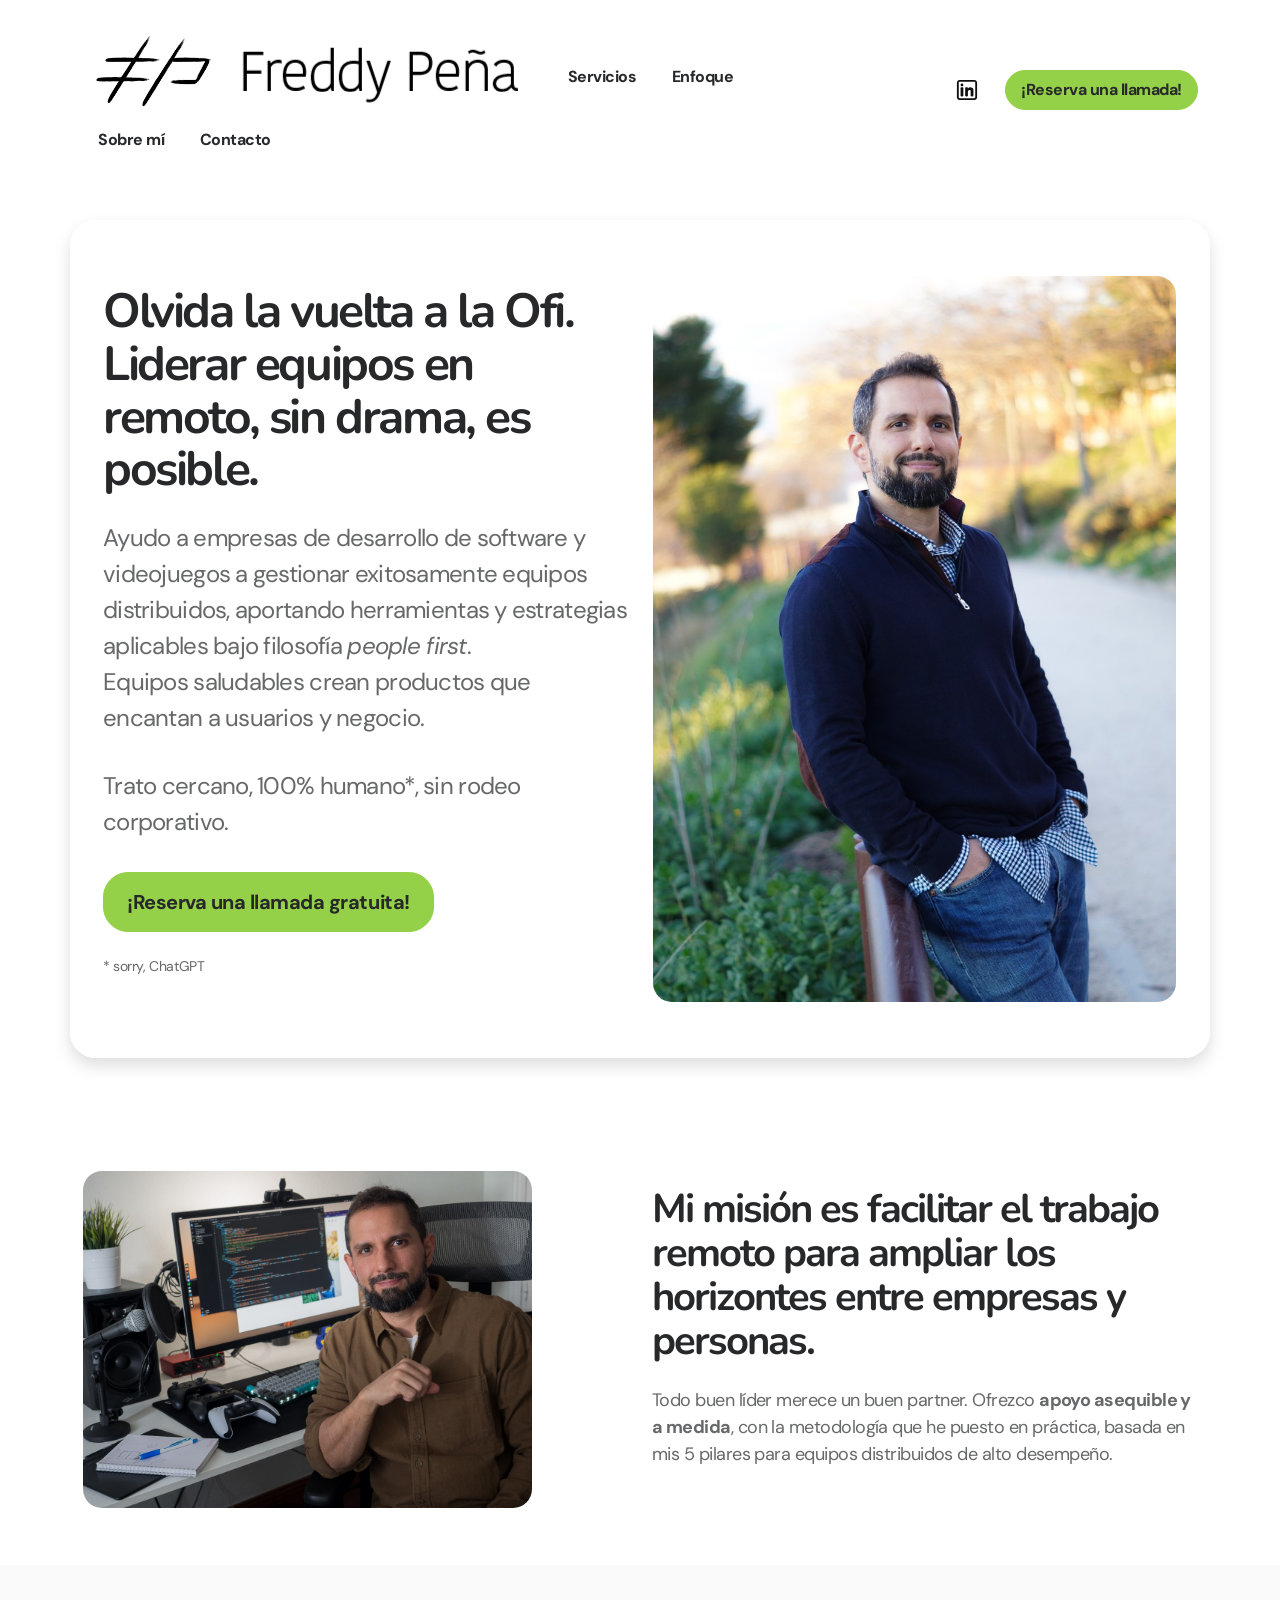
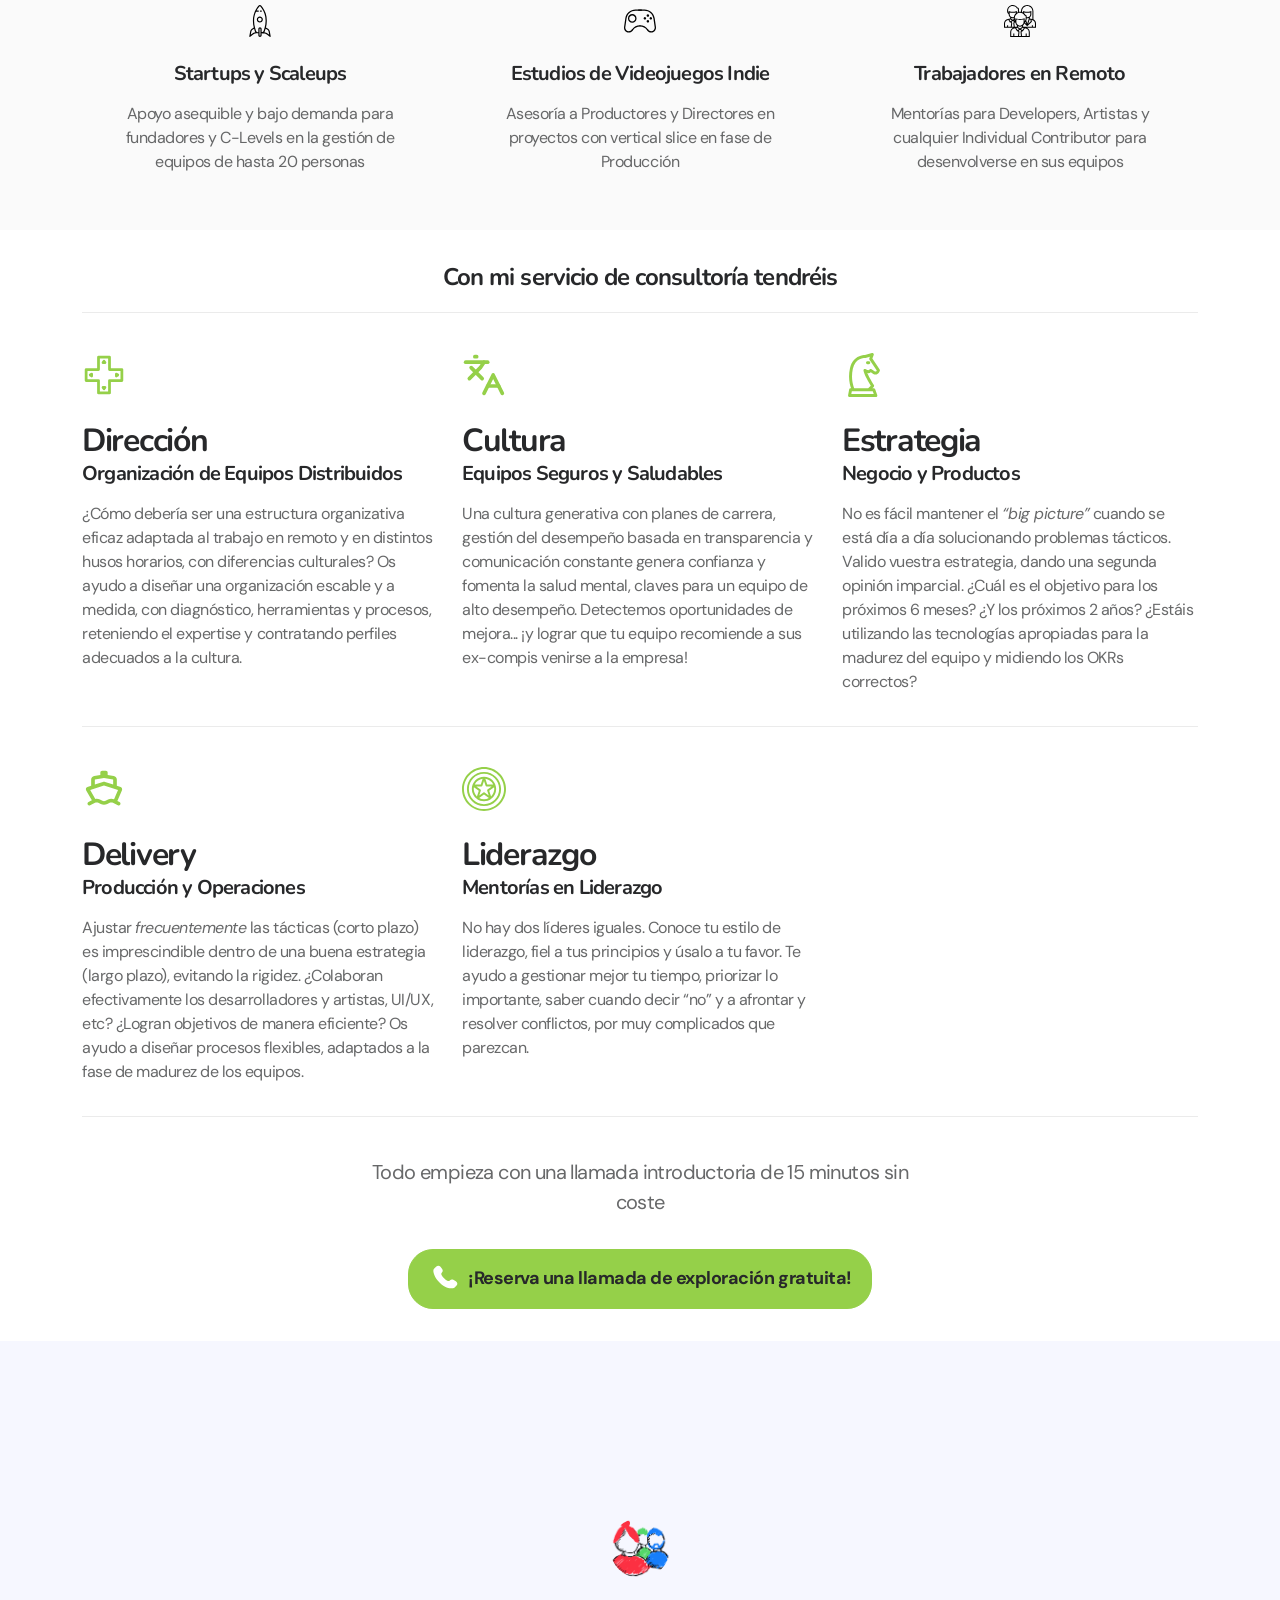
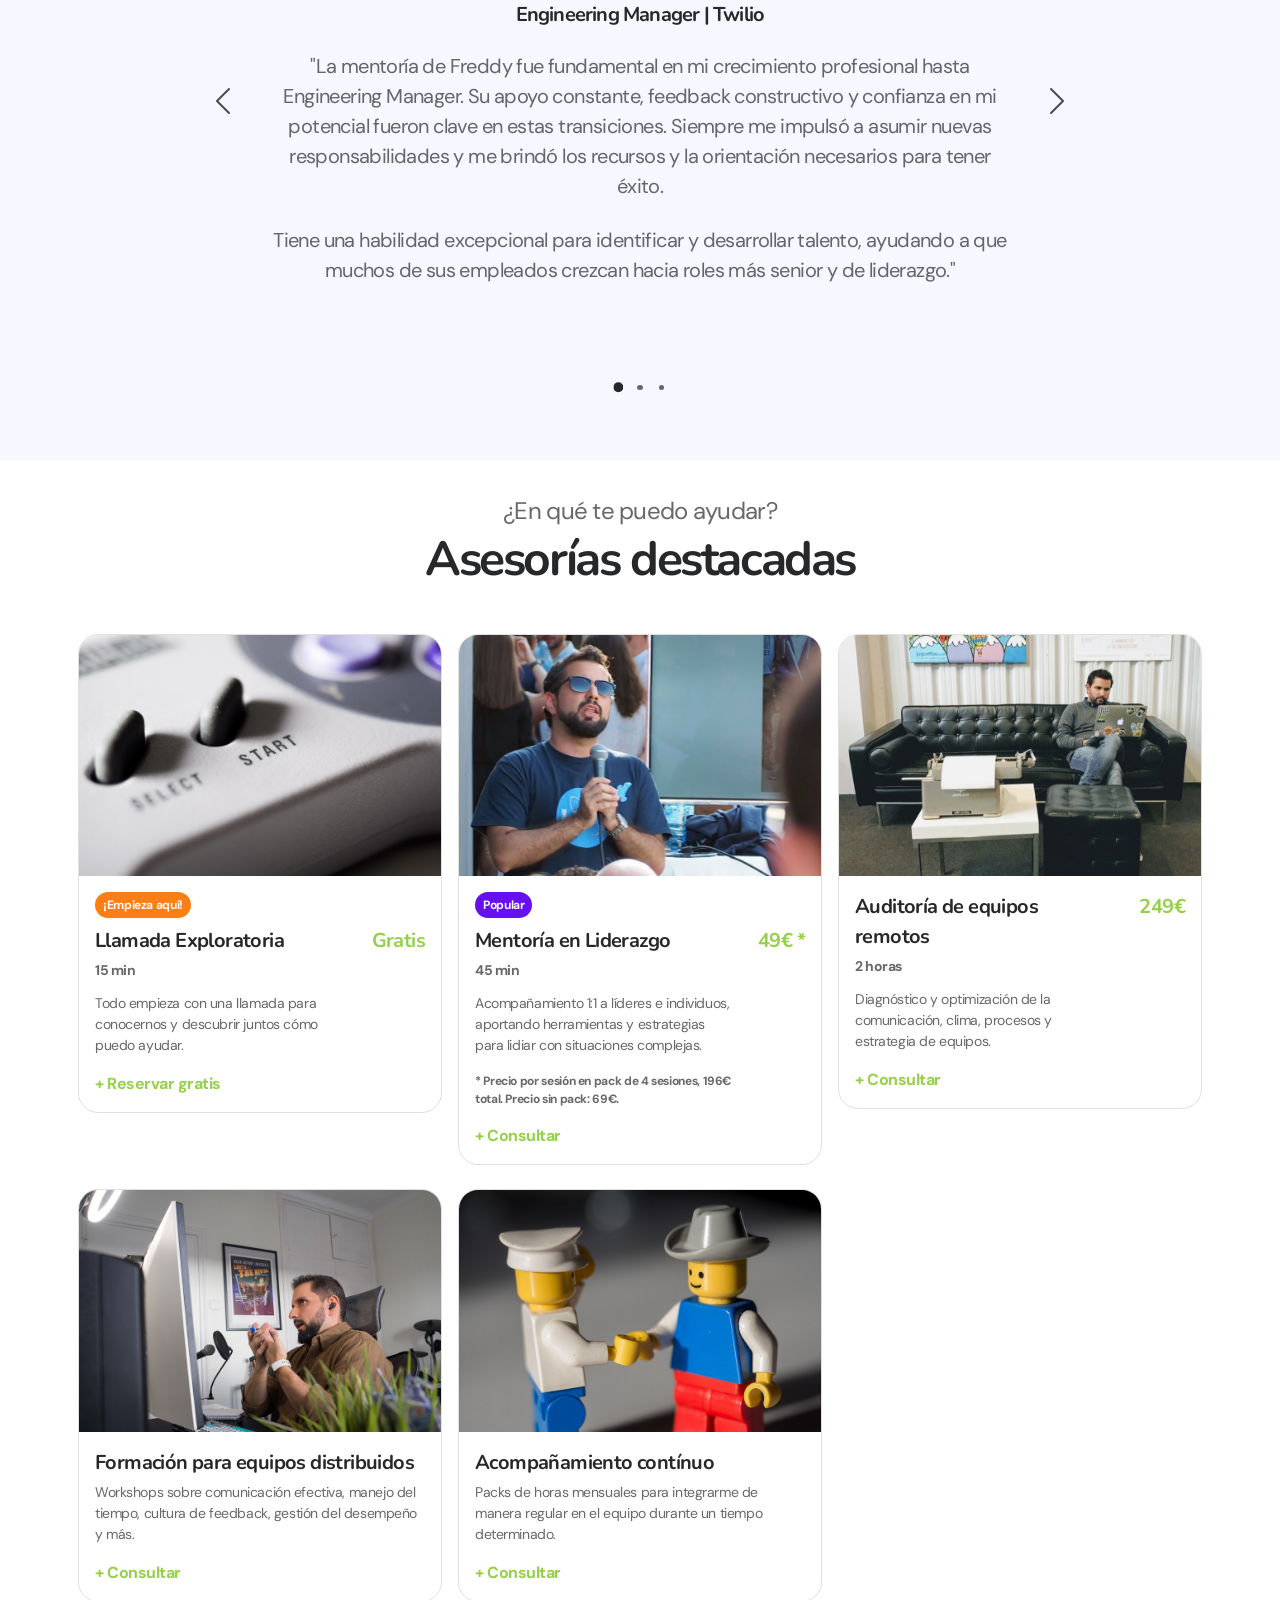
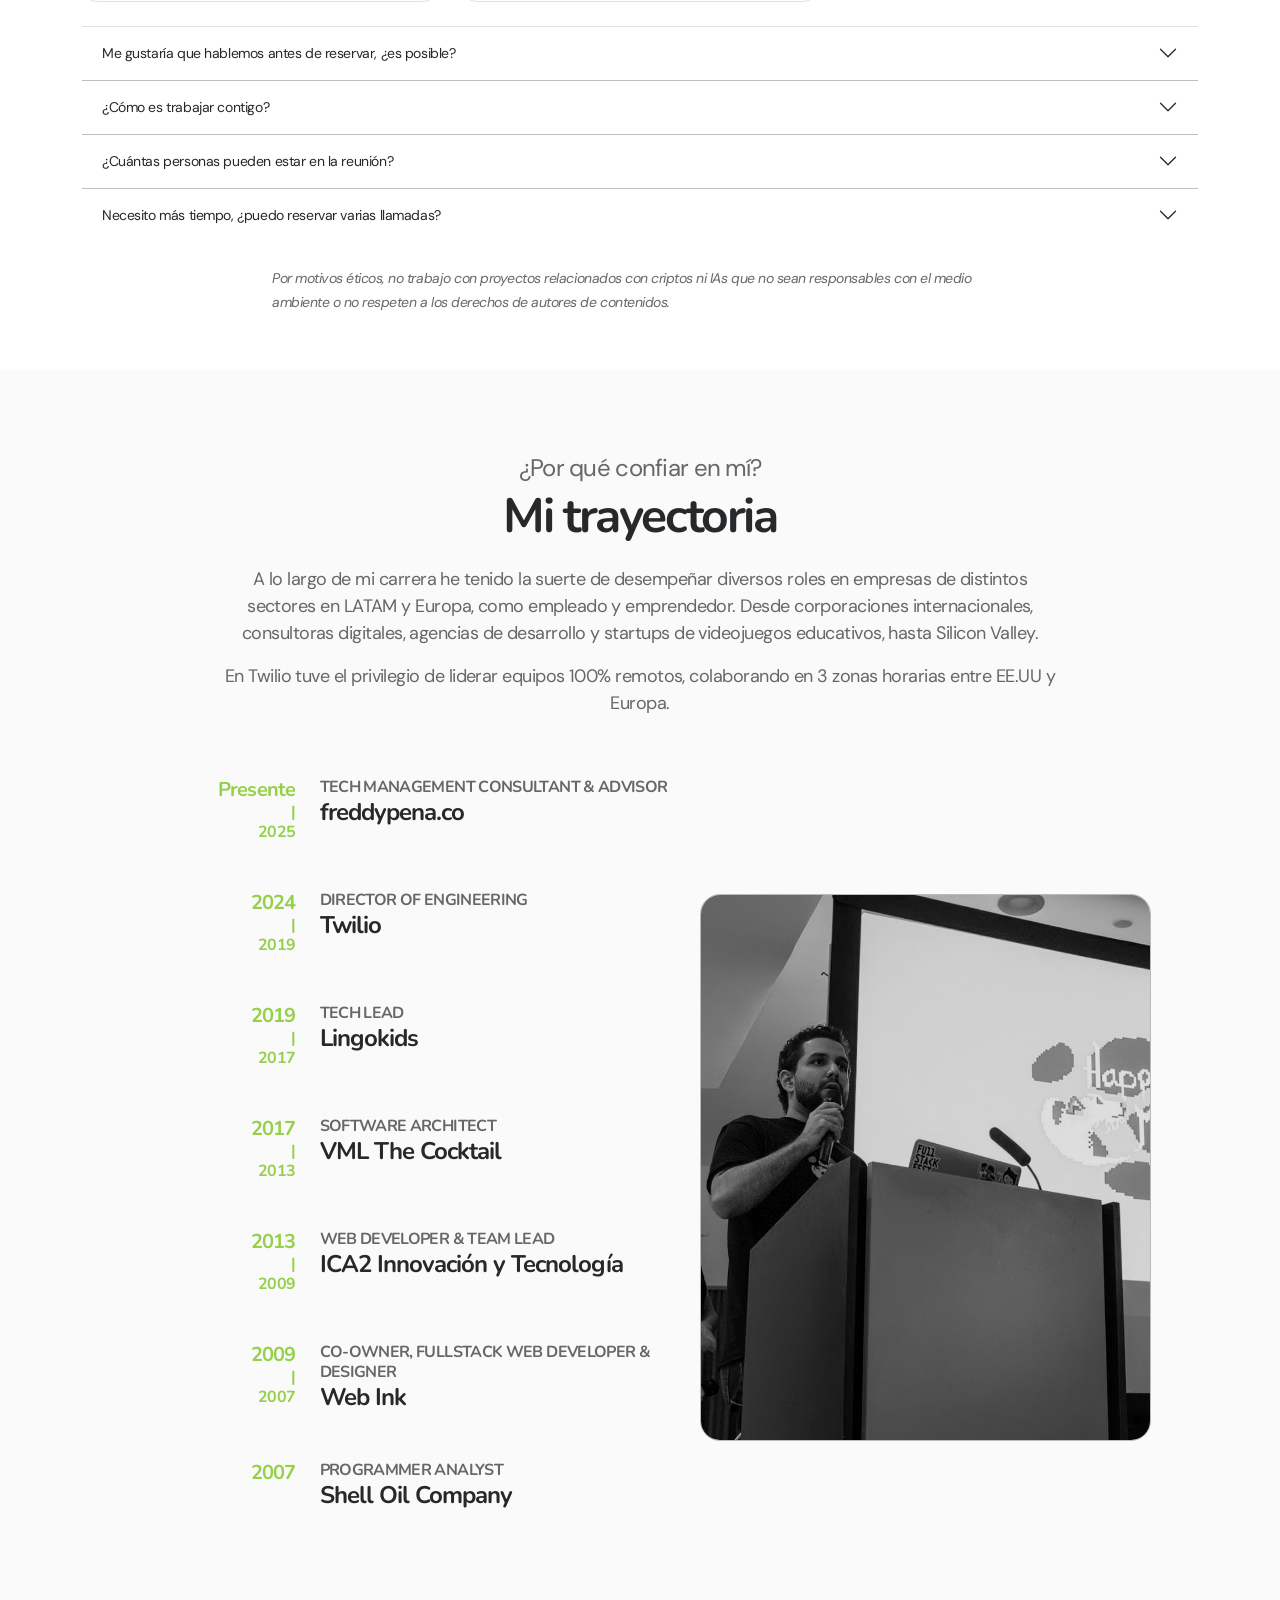
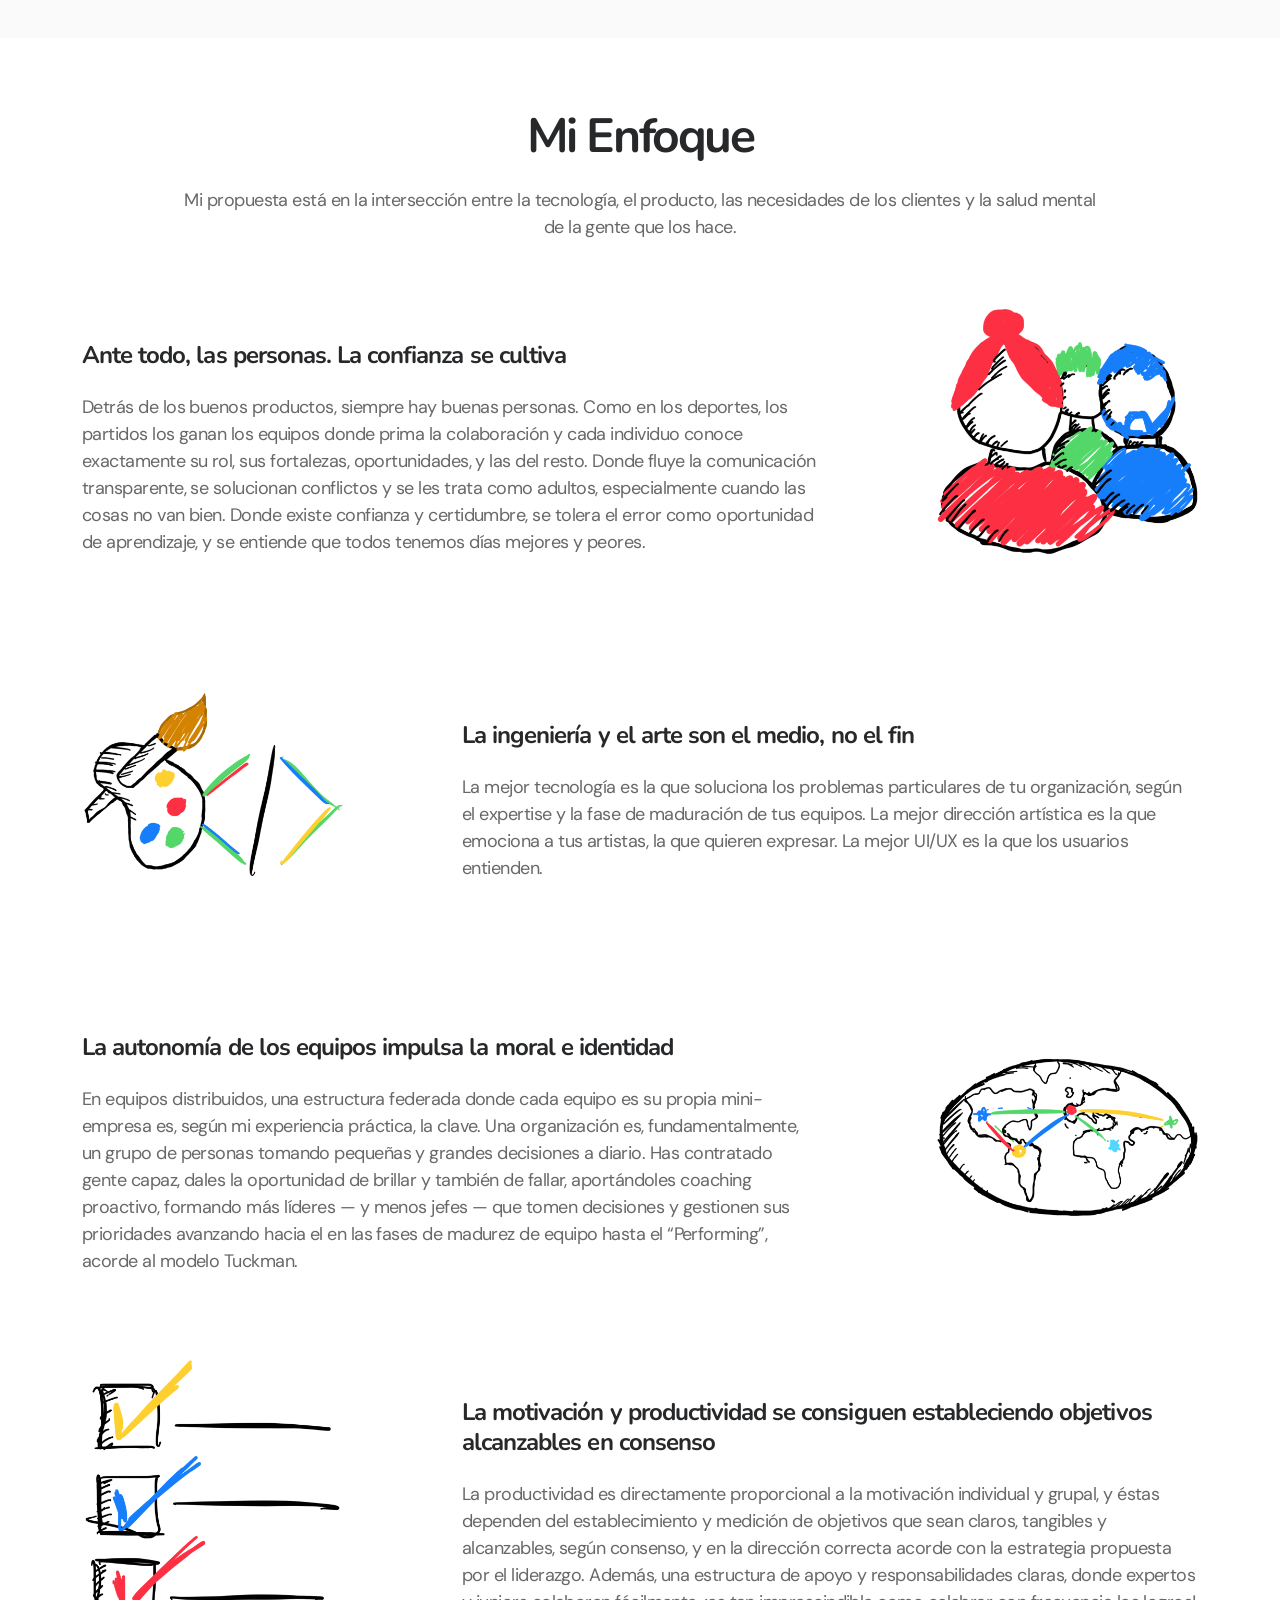
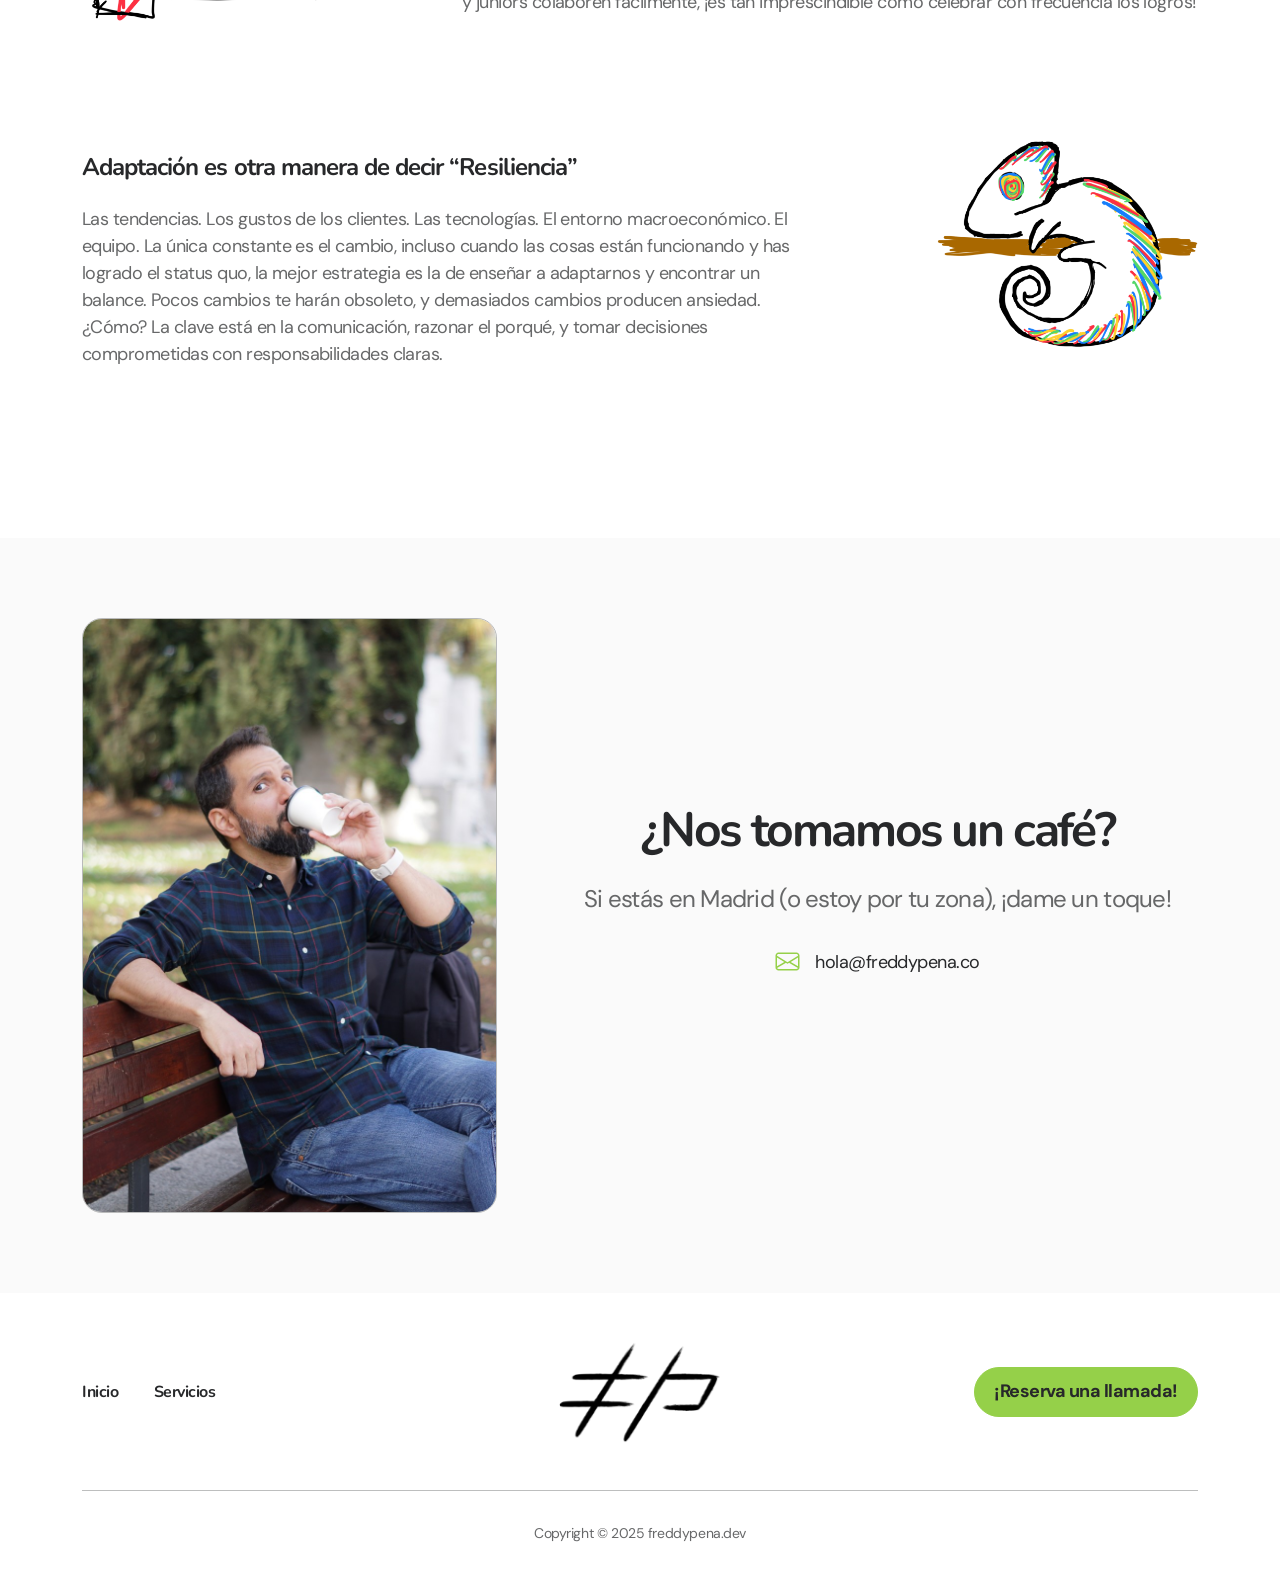
==== commit 8e89e6a8: "updates" ====
--- a/index.html
+++ b/index.html
@@ -65,7 +65,7 @@
           <a href="#services" class="fw-bold text-dark-1 py-2 d-inline-block">Servicios</a>
         </div>
         <div>
-          <a href="#principles" class="fw-bold text-dark-1 py-2 d-inline-block">Principios</a>
+          <a href="#approach" class="fw-bold text-dark-1 py-2 d-inline-block">Enfoque</a>
         </div>
         <div>
           <a href="#work" class="fw-bold text-dark-1 py-2 d-inline-block">Sobre mí</a>
@@ -104,7 +104,7 @@
                 <img src="assets/images/logo-full.png" srcset="assets/images/logo-full.png 2x" alt="" class="img-fluid me-4" data-aos="fade-down" data-aos-delay="0">
             </a>
             <a href="#services" class="fw-bold mx-4 text-dark-1" data-aos="fade-down" data-aos-delay="250">Servicios</a>
-            <a href="#principles" class="fw-bold mx-4 text-dark-1" data-aos="fade-down" data-aos-delay="250">Principios</a>
+            <a href="#approach" class="fw-bold mx-4 text-dark-1" data-aos="fade-down" data-aos-delay="250">Enfoque</a>
             <a href="#work" class="fw-bold mx-4 text-dark-1" data-aos="fade-down" data-aos-delay="250">Sobre mí</a>
             <a href="#contact" class="fw-bold mx-4 text-dark-1" data-aos="fade-down" data-aos-delay="250">Contacto</a>
           </div>
@@ -129,7 +129,7 @@
                     fill="#0F0F0F"></path>
                 </g>
               </svg></a>
-            <a href="#" class="btn btn-action-1 btn-sm rounded-2 ms-6" data-aos="fade-down" data-aos-delay="650">¡Reserva una llamada!</a>
+            <a href="#services" class="btn btn-action-1 btn-sm rounded-2 ms-6" data-aos="fade-down" data-aos-delay="650">¡Reserva una llamada!</a>
           </div>
         </div>
       </div>
@@ -148,7 +148,7 @@
             id="js-get-smile" class="visually-hidden" style="opacity: 0.01;">
           <p class="mb-8 fs-1" data-aos="fade-down" data-aos-delay="250">Ayudo a empresas de desarrollo de software y videojuegos a gestionar exitosamente equipos distribuidos, aportando herramientas y estrategias aplicables bajo filosofía <i>people first</i>.<br>Equipos saludables crean productos que encantan a usuarios y negocio.</p>
           <p class="mb-8 fs-1" data-aos="fade-down" data-aos-delay="400">Trato cercano, 100% humano*, sin rodeo corporativo.</p>
-          <a href="#" class="btn btn-action-1 mb-6 btn-lg" data-aos="fade-down" data-aos-delay="750">¡Reserva una llamada gratuita!</a>
+          <a href="#services" class="btn btn-action-1 mb-6 btn-lg" data-aos="fade-down" data-aos-delay="750">¡Reserva una llamada gratuita!</a>
           <p class="fs-5" data-aos="fade-down" data-aos-delay="1000">* sorry, ChatGPT</p>
         </div>
         <div class="col-lg-6">
@@ -391,7 +391,7 @@
         </div>
         <div class="col-sm-10 col-md-8 col-lg-6 col-xl-6 col-xxl-6 text-center">
           <p class="mb-8 fs-3">Todo empieza con una llamada introductoria de 15 minutos sin coste</p>
-          <a href="#" class="btn btn-action-1 d-inline-flex align-items-center"><svg viewBox="0 0 24 24" width="32"
+          <a href="#services" class="btn btn-action-1 d-inline-flex align-items-center"><svg viewBox="0 0 24 24" width="32"
               height="32" fill="none" xmlns="http://www.w3.org/2000/svg" class="fill-light-1 me-2">
               <g id="SVGRepo_bgCarrier" stroke-width="0"></g>
               <g id="SVGRepo_tracerCarrier" stroke-linecap="round" stroke-linejoin="round"></g>
@@ -400,7 +400,8 @@
                   d="M16.5562 12.9062L16.1007 13.359C16.1007 13.359 15.0181 14.4355 12.0631 11.4972C9.10812 8.55901 10.1907 7.48257 10.1907 7.48257L10.4775 7.19738C11.1841 6.49484 11.2507 5.36691 10.6342 4.54348L9.37326 2.85908C8.61028 1.83992 7.13596 1.70529 6.26145 2.57483L4.69185 4.13552C4.25823 4.56668 3.96765 5.12559 4.00289 5.74561C4.09304 7.33182 4.81071 10.7447 8.81536 14.7266C13.0621 18.9492 17.0468 19.117 18.6763 18.9651C19.1917 18.9171 19.6399 18.6546 20.0011 18.2954L21.4217 16.883C22.3806 15.9295 22.1102 14.2949 20.8833 13.628L18.9728 12.5894C18.1672 12.1515 17.1858 12.2801 16.5562 12.9062Z">
                 </path>
               </g>
-            </svg><span>¡Reserva una llamada de exploración gratuita!</span></a>
+            </svg>
+            <span>¡Reserva una llamada de exploración gratuita!</span></a>
         </div>
       </div>
     </div>
@@ -474,19 +475,21 @@
       <h2 class="display-5 text-center mb-12">Asesorías destacadas</h2>
 
       <div class="row">
-        <div class="col-lg-4 mb-6 col-md-6 px-12 px-md-2">
+        <div class="col-lg-4 col-md-6 mb-6 px-12 px-md-2">
           <div class="overflow-hidden border rounded-1 border-Outline">
-            <a href="#" class="w-100"><img src="assets/images/services-0-3x2.jpg" srcset="assets/images/services-0-3x2.jpg 2x" alt="" class="w-100"></a>
+            <a href="javascript:void(0);" data-open-calendar="true" class="w-100"><img src="assets/images/services-0-3x2.jpg" srcset="assets/images/services-0-3x2.jpg 2x" alt="" class="w-100"></a>
             <div class="p-4">
               <div class="row">
                 <div class="mb-1">
                   <p class="rounded-1 fs-6 fw-bold text-background4 bg-action-6 py-1 px-2 d-inline-block mb-1">¡Empieza aquí!</p>
                 </div>
                 <div class="col">
-                  <a href="#" class="font-heading text-dark-1 mb-1 fs-3">Llamada Exploratoria</a>
+                  <a href="javascript:void(0);" data-open-calendar="true" class="font-heading text-dark-1 mb-1 fs-3">Llamada Exploratoria</a>
                   <p class="fs-5 fw-bold mb-3">15 min</p>
                   <p class="fs-5 mb-0">Todo empieza con una llamada para conocernos y descubrir juntos cómo puedo ayudar.</p>
-                  <a href="#" class="mt-4 d-xl-inline-block float-start fw-bold">+ Reservar gratis</a>
+                  <a href="javascript:void(0);" class="mt-4 d-xl-inline-block float-start fw-bold" data-open-calendar="true">
+                      + Reservar gratis
+                  </a>
                 </div>
                 <div class="col-auto">
                   <p class="font-heading text-action-1 mb-0 fs-3">Gratis</p>
@@ -496,20 +499,22 @@
           </div>
         </div>
 
-        <div class="col-lg-4 mb-6 col-md-6 px-12 px-md-2">
+        <div class="col-lg-4 col-md-6 mb-6 px-12 px-md-2">
           <div class="overflow-hidden border border-Outline rounded-1">
-            <a href="#" class="w-100"><img src="assets/images/services-2-3x2.jpg" srcset="assets/images/services-2-3x2.jpg 2x" alt="" class="w-100"></a>
+            <a href="javascript:void(0);" data-open-calendar="true" class="w-100"><img src="assets/images/services-2-3x2.jpg" srcset="assets/images/services-2-3x2.jpg 2x" alt="" class="w-100"></a>
             <div class="p-4">
               <div class="mb-1">
                 <p class="rounded-1 fs-6 fw-bold text-background4 bg-action-2 py-1 px-2 d-inline-block mb-1">Popular</p>
               </div>
               <div class="row">
                 <div class="col">
-                  <a href="#" class="font-heading text-dark-1 mb-1 fs-3">Mentoría en Liderazgo</a>
+                  <a href="javascript:void(0);" data-open-calendar="true" class="font-heading text-dark-1 mb-1 fs-3">Mentoría en Liderazgo</a>
                   <p class="fs-5 fw-bold mb-3">45 min</p>
                   <p class="fs-5">Acompañamiento 1:1 a líderes e individuos, aportando herramientas y estrategias para lidiar con situaciones complejas.</p>
                   <p class="fs-6 fw-bold mb-0">* Precio por sesión en pack de 4 sesiones, 196€ total. Precio sin pack: 69€.</p>
-                  <a href="#" class="mt-4 d-xl-inline-block float-start fw-bold">+ Consultar</a>
+                  <a href="javascript:void(0);" class="mt-4 d-xl-inline-block float-start fw-bold" data-open-calendar="true">
+                      + Consultar
+                  </a>
                 </div>
                 <div class="col-auto">
                   <p class="font-heading text-action-1 mb-0 fs-3">49€ *</p>
@@ -518,16 +523,18 @@
             </div>
           </div>
         </div>
-        <div class="col-lg-4 mb-6 col-md-6 px-12 px-md-2">
+        <div class="col-lg-4 col-md-6 mb-6 px-12 px-md-2">
           <div class="overflow-hidden border border-Outline rounded-1">
-            <a href="#" class="w-100"><img src="assets/images/services-1-3x2.jpg" srcset="assets/images/services-1-3x2.jpg 2x" alt="" class="w-100"></a>
+            <a href="javascript:void(0);" data-open-calendar="true" class="w-100" data-open-calendar="true"><img src="assets/images/services-1-3x2.jpg" srcset="assets/images/services-1-3x2.jpg 2x" alt="" class="w-100"></a>
             <div class="p-4">
               <div class="row">
                 <div class="col">
-                  <a href="#" class="font-heading text-dark-1 mb-1 fs-3">Auditoría de equipos remotos</a>
+                  <a href="javascript:void(0);" data-open-calendar="true" class="font-heading text-dark-1 mb-1 fs-3">Auditoría de equipos remotos</a>
                   <p class="fs-5 mb-3 fw-bold">2 horas</p>
                   <p class="fs-5 mb-0">Diagnóstico y optimización de la comunicación, clima, procesos y estrategia de equipos.</p>
-                  <a href="#" class="mt-4 d-xl-inline-block float-start fw-bold">+ Consultar</a>
+                  <a href="javascript:void(0);" class="mt-4 d-xl-inline-block float-start fw-bold" data-open-calendar="true">
+                      + Consultar
+                  </a>
                 </div>
                 <div class="col-auto">
                   <p class="font-heading text-action-1 mb-0  fs-3">249€</p>
@@ -536,33 +543,35 @@
             </div>
           </div>
         </div>
-      </div>
-
-      <div class="row mb-8">
-        <div class="col-lg-4 mb-6 col-md-6 px-12 px-md-2">
+
+        <div class="col-lg-4 col-md-6 mb-6 px-12 px-md-2">
           <div class="overflow-hidden border rounded-1 border-Outline">
-            <a href="#" class="w-100"><img src="assets/images/services-6-3x2.jpg" srcset="assets/images/services-6-3x2.jpg 2x" alt="" class="w-100"></a>
+            <a href="javascript:void(0);" data-open-calendar="true" class="w-100"><img src="assets/images/services-6-3x2.jpg" srcset="assets/images/services-6-3x2.jpg 2x" alt="" class="w-100"></a>
             <div class="p-4">
               <div class="row">
                 <div class="col">
-                  <a href="#" class="font-heading text-dark-1 mb-1 fs-3">Formación para equipos distribuidos</a>
+                  <a href="javascript:void(0);" data-open-calendar="true" class="font-heading text-dark-1 mb-1 fs-3">Formación para equipos distribuidos</a>
                   <p class="fs-5 mb-0">Workshops sobre comunicación efectiva, manejo del tiempo, cultura de feedback, gestión del desempeño y más.</p>
-                  <a href="#" class="mt-4 d-xl-inline-block float-start fw-bold">+ Consultar</a>
-                </div>
-              </div>
-            </div>
-          </div>
-        </div>
-
-        <div class="col-lg-4 mb-6 col-md-6 px-12 px-md-2">
+                  <a href="javascript:void(0);" class="mt-4 d-xl-inline-block float-start fw-bold" data-open-calendar="true">
+                      + Consultar
+                  </a>
+                </div>
+              </div>
+            </div>
+          </div>
+        </div>
+
+        <div class="col-lg-4 col-md-6 mb-6 px-12 px-md-2">
           <div class="overflow-hidden border rounded-1 border-Outline">
-            <a href="#" class="w-100"><img src="assets/images/services-5-3x2.jpg" srcset="assets/images/services-5-3x2.jpg 2x" alt="" class="w-100"></a>
+            <a href="javascript:void(0);" data-open-calendar="true" class="w-100"><img src="assets/images/services-5-3x2.jpg" srcset="assets/images/services-5-3x2.jpg 2x" alt="" class="w-100"></a>
             <div class="p-4">
               <div class="row">
                 <div class="col">
-                  <a href="#" class="font-heading text-dark-1 mb-1 fs-3">Acompañamiento contínuo</a>
+                  <a href="javascript:void(0);" data-open-calendar="true" class="font-heading text-dark-1 mb-1 fs-3">Acompañamiento contínuo</a>
                   <p class="fs-5 mb-0">Packs de horas mensuales para integrarme de manera regular en el equipo durante un tiempo determinado.</p>
-                  <a href="#" class="mt-4 d-xl-inline-block float-start fw-bold">+ Consultar</a>
+                  <a href="javascript:void(0);" class="mt-4 d-xl-inline-block float-start fw-bold" data-open-calendar="true">
+                      + Consultar
+                  </a>
                 </div>
               </div>
             </div>
@@ -750,12 +759,12 @@
   </section>
 
   <!-- Values -->
-  <section id="principles" class="text-center text-md-start py-10 mb-8">
+  <section id="approach" class="text-center text-md-start py-10 mb-8">
     <div class="container">
       <div class="row justify-content-center">
         <div class="text-center col-lg-10">
           <h2 class="mb-6 display-5">Mi Enfoque</h2>
-          <!-- <p class="mb-15 fs-2">Mi propósito — ese famoso “Ikigai” — está en la intersección entre la tecnología, el producto, las necesidades de los clientes y la salud mental de la gente que los hace.</p> -->
+          <p class="mb-15 fs-4">Mi propuesta está en la intersección entre la tecnología, el producto, las necesidades de los clientes y la salud mental de la gente que los hace.</p>
         </div>
       </div>
       <div class="mb-15 row align-items-center flex-md-row-reverse justify-content-center">
@@ -765,7 +774,7 @@
         <div class="col-lg-1">
         </div>
         <div class="col-lg-8">
-          <h4 class="mb-6 remove-br">La confianza en las personas se cultiva</h4>
+          <h4 class="mb-6 remove-br">Ante todo, las personas. La confianza se cultiva</h4>
           <p class="mb-0 fs-4">Detrás de los buenos productos, siempre hay buenas personas. Como en los deportes, los partidos los ganan los equipos donde prima la colaboración y cada individuo conoce exactamente su rol, sus fortalezas, oportunidades, y las del resto. Donde fluye la comunicación transparente, se solucionan conflictos y se les trata como adultos, especialmente cuando las cosas no van bien. Donde existe confianza y certidumbre, se tolera el error como oportunidad de aprendizaje, y se entiende que todos tenemos días mejores y peores.</p>
         </div>
       </div>
@@ -854,7 +863,7 @@
           <a href="#"><img src="assets/images/logo.png" srcset="assets/images/logo.png 2x" alt="" class="img-fluid"></a>
         </div>
         <div class="col-lg-5 text-lg-end order-2">
-          <a href="#" class="btn btn-action-1">¡Reserva una llamada!</a>
+          <a href="#services" class="btn btn-action-1">¡Reserva una llamada!</a>
         </div>
       </div>
       <div class="mt-10 mb-8 border-bottom border-dark-3">
@@ -886,12 +895,25 @@
         });
       }
     }
+    
+    (function (C, A, L) { let p = function (a, ar) { a.q.push(ar); }; let d = C.document; C.Cal = C.Cal || function () { let cal = C.Cal; let ar = arguments; if (!cal.loaded) { cal.ns = {}; cal.q = cal.q || []; d.head.appendChild(d.createElement("script")).src = A; cal.loaded = true; } if (ar[0] === L) { const api = function () { p(api, arguments); }; const namespace = ar[1]; api.q = api.q || []; if(typeof namespace === "string"){cal.ns[namespace] = cal.ns[namespace] || api;p(cal.ns[namespace], ar);p(cal, ["initNamespace", namespace]);} else p(cal, ar); return;} p(cal, ar); }; })(window, "https://app.cal.com/embed/embed.js", "init");
+    Cal("init", "discovery", {origin:"https://cal.com"});
+    Cal.ns.discovery("ui", {"theme":"light","cssVarsPerTheme":{"light":{"cal-brand":"#95d049"}},"hideEventTypeDetails":false,"layout":"month_view"});
 
     // document.ready section
     document.addEventListener("DOMContentLoaded", function () {
       initAnimations();
+
+      const elements = document.querySelectorAll('[data-open-calendar="true"]');
+      elements.forEach(function (el) {
+        el.setAttribute("data-cal-link", "freddypena/discovery");
+        el.setAttribute("data-cal-namespace", "discovery");
+        el.setAttribute("data-cal-config", '{"layout":"month_view","theme":"light"}');
+      });
     });
+
   </script>
+
 </body>
 
 </html>
